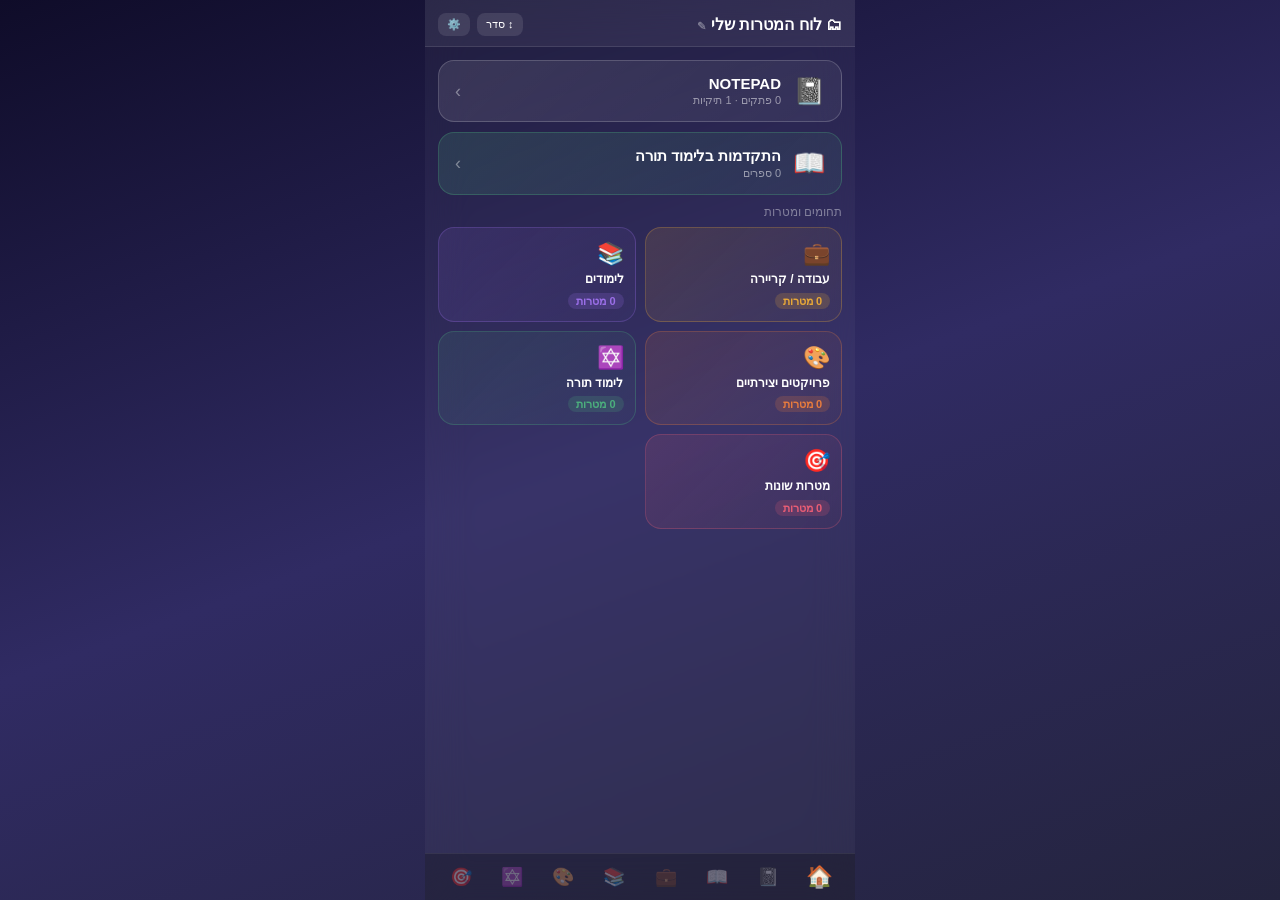
==== index.html @ 0c923f50 "Add files via upload" ====
<!DOCTYPE html>
<html lang="he" dir="rtl">
<head>
<meta charset="UTF-8"/>
<meta name="viewport" content="width=device-width,initial-scale=1,maximum-scale=1,user-scalable=no"/>
<meta name="mobile-web-app-capable" content="yes"/>
<meta name="apple-mobile-web-app-capable" content="yes"/>
<meta name="apple-mobile-web-app-status-bar-style" content="black-translucent"/>
<meta name="theme-color" content="#0f0c29"/>
<title>לוח המטרות</title>
<style>
*{box-sizing:border-box;margin:0;padding:0;-webkit-tap-highlight-color:transparent;}
body{font-family:'Segoe UI',Tahoma,Arial,sans-serif;background:linear-gradient(160deg,#0f0c29,#302b63,#24243e);min-height:100vh;color:#fff;direction:rtl;overflow-x:hidden;}
#root{display:flex;justify-content:center;min-height:100vh;}
.shell{width:100%;max-width:430px;min-height:100vh;background:rgba(255,255,255,0.04);backdrop-filter:blur(20px);display:flex;flex-direction:column;position:relative;}
.hdr{padding:13px 13px 10px;background:rgba(255,255,255,0.06);border-bottom:1px solid rgba(255,255,255,0.1);display:flex;align-items:center;gap:7px;flex-shrink:0;}
.hdr-title{flex:1;font-size:16px;font-weight:700;overflow:hidden;white-space:nowrap;text-overflow:ellipsis;cursor:pointer;}
.content{flex:1;overflow-y:auto;padding:13px;-webkit-overflow-scrolling:touch;}
.footer{padding:7px 10px;border-top:1px solid rgba(255,255,255,0.08);background:rgba(0,0,0,0.25);display:flex;justify-content:space-around;flex-shrink:0;}
.footer button{background:none;border:none;cursor:pointer;font-size:18px;transition:all 0.15s;padding:5px;}
.card{background:rgba(255,255,255,0.07);border-radius:14px;padding:12px 14px;margin-bottom:9px;}
.hb{background:rgba(255,255,255,0.1);border:none;border-radius:8px;color:#fff;font-size:11px;cursor:pointer;padding:5px 9px;}
.ib{background:rgba(255,255,255,0.1);border:none;border-radius:8px;color:#fff;font-size:13px;cursor:pointer;padding:5px 7px;}
.inp{width:100%;background:rgba(255,255,255,0.1);border:1px solid rgba(255,255,255,0.2);border-radius:10px;padding:10px 12px;color:#fff;font-size:14px;outline:none;direction:rtl;font-family:inherit;}
.inp::placeholder{color:rgba(255,255,255,0.4);}
textarea.inp{resize:none;}
.btn{border:none;border-radius:10px;color:#fff;font-size:14px;font-weight:600;padding:10px 16px;cursor:pointer;}
.row{display:flex;align-items:center;gap:8px;justify-content:space-between;}
.grid2{display:grid;grid-template-columns:1fr 1fr;gap:9px;}
.cat-tile{border-radius:16px;padding:13px 11px;color:#fff;cursor:pointer;text-align:right;border:none;width:100%;}
.tag{border-radius:8px;padding:2px 8px;font-size:11px;font-weight:700;}
.dashed-btn{width:100%;border-radius:14px;padding:12px;font-size:14px;font-weight:600;cursor:pointer;margin-top:4px;border-style:dashed;border-width:2px;}
.empty-state{text-align:center;padding:48px 0;color:rgba(255,255,255,0.3);}
.empty-state .icon{font-size:44px;margin-bottom:10px;}
.modal-bg{position:fixed;inset:0;background:rgba(0,0,0,0.75);display:flex;align-items:center;justify-content:center;z-index:100;padding:20px;}
.modal{background:#1a1535;border-radius:18px;padding:20px;width:100%;max-width:340px;border:1px solid rgba(255,255,255,0.13);}
.modal h3{font-size:16px;font-weight:700;margin-bottom:14px;}
.slide-menu{background:rgba(12,9,40,0.98);border-bottom:1px solid rgba(255,255,255,0.12);padding:10px 13px;z-index:20;}
.folder-row{display:flex;align-items:center;gap:7px;padding:7px 8px;border-radius:10px;margin-bottom:3px;cursor:pointer;}
.tabs{display:flex;gap:6px;overflow-x:auto;padding-bottom:10px;margin-bottom:4px;}
.tab{flex-shrink:0;border-radius:20px;padding:5px 14px;font-size:12px;cursor:pointer;white-space:nowrap;border:1px solid rgba(255,255,255,0.12);background:rgba(255,255,255,0.07);color:rgba(255,255,255,0.55);}
.tab.active{background:rgba(93,168,232,0.3);border-color:#5DA8E8;color:#fff;font-weight:700;}
.rich-link{color:#7ecfff;word-break:break-all;text-decoration:underline;}
mark{background:#FFD700;color:#000;border-radius:3px;padding:0 2px;}
.clamp1{overflow:hidden;display:-webkit-box;-webkit-line-clamp:1;-webkit-box-orient:vertical;}
.clamp4{overflow:hidden;display:-webkit-box;-webkit-line-clamp:4;-webkit-box-orient:vertical;}
.reorder-banner{background:rgba(255,200,0,0.12);border-bottom:1px solid rgba(255,200,0,0.2);padding:7px 14px;font-size:12px;color:#FFD700;text-align:center;}
.drag-active{transform:scale(1.03);opacity:0.7;}
.drag-over{outline:2px solid #5DA8E8;outline-offset:2px;}
input[type=file]{display:none;}
</style>
<link rel="manifest" href="manifest.json"/>
<meta name="theme-color" content="#0f0c29"/>
</head>
<body>
<div id="root"><div class="shell" id="shell"></div></div>

<input type="file" id="cameraInput" accept="image/*" capture="environment"/>
<input type="file" id="txtInput" accept=".txt"/>
<input type="file" id="fnpInput" accept=".txt,.fnp,.npa"/>

<script>
// ══ CONSTANTS ══
const EMOJI_OPTIONS=["💼","📚","🎨","✡️","🎯","💡","🏋️","❤️","💰","🌍","🎵","🔬","✈️","🏠","🤝","⭐","🔥","💎","🧠","📝","🗓","🎓","🏆","🌱","🌊","🦁","🐉","🌸","🍀","🎭","🚀","⚡","🕍","📖","🙏","🌟","🎶","💪","🔑","🎪","🧩","🎲","🏄","🌺","🦅","🌈","🔮","🧘","🏗","🎬","📷","🍎","☕","🎸","🛡","🌙","🌞","🗺","🎁","🧲"];
const COLOR_OPTIONS=["#E8A838","#9B6FE8","#E87C3E","#4CAF7D","#E85D75","#5DA8E8","#F06292","#26C6DA","#AB47BC","#66BB6A","#FF7043","#78909C","#D4AC0D","#1ABC9C","#E74C3C","#3498DB","#9B59B6","#F39C12","#2ECC71","#E67E22"];
const DEFAULT_CATS=[{id:"work",label:"עבודה / קריירה",emoji:"💼",color:"#E8A838"},{id:"learning",label:"לימודים",emoji:"📚",color:"#9B6FE8"},{id:"creative",label:"פרויקטים יצירתיים",emoji:"🎨",color:"#E87C3E"},{id:"torah",label:"לימוד תורה",emoji:"✡️",color:"#4CAF7D"},{id:"goals",label:"מטרות שונות",emoji:"🎯",color:"#E85D75"}];
const uid=()=>Date.now().toString(36)+Math.random().toString(36).slice(2);
const today=()=>new Date().toLocaleDateString("he-IL");

// ══ STATE ══
function load(key,def){try{const v=localStorage.getItem(key);return v!=null?JSON.parse(v):def;}catch{return def;}}
function save(key,val){try{localStorage.setItem(key,JSON.stringify(val));}catch{}}

let S={
  cats:load("cats",DEFAULT_CATS),
  catsTrash:load("catsTrash",[]),
  data:load("data",(()=>{const d={};DEFAULT_CATS.forEach(c=>{d[c.id]={goals:[]}});return d;})()),
  goalsTrash:load("goalsTrash",[]),
  torahBooks:load("torahBooks",[]),
  torahTrash:load("torahTrash",[]),
  npFolders:load("npFolders",[{id:"default",name:"כללי"}]),
  npNotes:load("npNotes",[]),
  npTrash:load("npTrash",[]),
  bookImages:load("bookImages",{}),
  homeOrder:load("homeOrder",["notepad","torah","goals-grid"]),
  appTitle:load("appTitle","לוח המטרות שלי"),
  // UI state (not persisted)
  view:"home",activeCat:null,activeGoalId:null,activeFolderId:"default",
  fullNote:null,reorderMode:false,editingTitle:false,titleDraft:"",
  folderMenuOpen:false,npMenuOpen:false,showSearch:false,searchQuery:"",sortMode:"date",
  addingFolder:false,newFolderName:"",editFolderId:null,editFolderName:"",
  addingNpNote:false,npNoteText:"",editNpNoteId:null,moveNoteId:null,shareNoteId:null,
  newGoal:"",addingGoal:false,editGoalId:null,editGoalText:"",
  newNote:"",addingNote:false,noteExp:{},
  showCatForm:false,editCatId:null,catForm:{label:"",emoji:"🎯",color:"#E85D75"},
  addingBook:false,bookForm:{name:"",chapter:"",page:"",lastText:""},editBookId:null,
  pendingPhotoBookId:null,viewingImg:null,
};

function setState(patch){Object.assign(S,patch);persist();render();}
function persist(){save("cats",S.cats);save("catsTrash",S.catsTrash);save("data",S.data);save("goalsTrash",S.goalsTrash);save("torahBooks",S.torahBooks);save("torahTrash",S.torahTrash);save("npFolders",S.npFolders);save("npNotes",S.npNotes);save("npTrash",S.npTrash);save("bookImages",S.bookImages);save("homeOrder",S.homeOrder);save("appTitle",S.appTitle);}

// ══ HELPERS ══
function downloadTXT(content,filename){const blob=new Blob([content],{type:"text/plain;charset=utf-8"});const url=URL.createObjectURL(blob);const a=document.createElement("a");a.href=url;a.download=filename;a.click();URL.revokeObjectURL(url);}
function shareWA(text){window.open(`https://wa.me/?text=${encodeURIComponent(text)}`,"_blank");}
function shareEmail(subject,body){window.open(`mailto:?subject=${encodeURIComponent(subject)}&body=${encodeURIComponent(body)}`,"_blank");}
function exportGoalsTXT(){let t="המטרות שלי\n"+"=".repeat(30)+"\n\n";S.cats.forEach(c=>{t+=`${c.emoji} ${c.label}\n${"─".repeat(25)}\n`;const gs=S.data[c.id]?.goals||[];if(!gs.length)t+="  (אין מטרות)\n";gs.forEach((g,gi)=>{t+=`  ${gi+1}. ${g.title}\n`;g.notes.forEach((n,ni)=>{t+=`     #${ni+1} ${n.done?"[✓]":"[ ]"} ${n.text}\n`;});});t+="\n";});return t;}
function exportTorahTXT(){let t="✡️ לימוד תורה\n"+"=".repeat(30)+"\n\n";S.torahBooks.forEach((b,i)=>{t+=`${i+1}. ${b.name}\n   פרק: ${b.chapter||"—"}  |  עמוד: ${b.page||"—"}\n`;if(b.lastText)t+=`   עצרתי ב: "${b.lastText}"\n`;t+="\n";});return t;}
function exportNpTXT(){let t="📓 NOTEPAD\n"+"=".repeat(30)+"\n\n";S.npFolders.forEach(f=>{t+=`📁 ${f.name}\n${"─".repeat(20)}\n`;const fn=S.npNotes.filter(n=>n.folderId===f.id);if(!fn.length)t+="  (אין פתקים)\n";fn.forEach(n=>{t+=`  ${n.star?"⭐ ":""}[${n.date}]\n  ${n.text}\n\n`;});});return t;}

function richHTML(text,clampClass){
  const esc=s=>s.replace(/&/g,"&amp;").replace(/</g,"&lt;").replace(/>/g,"&gt;");
  let html="";
  text.split(/(==.+?==)|(https?:\/\/[^\s]+)/g).forEach(part=>{
    if(!part)return;
    if(part.startsWith("==")&&part.endsWith("==")){html+=`<mark>${esc(part.slice(2,-2))}</mark>`;}
    else if(/^https?:\/\//.test(part)){html+=`<a href="${esc(part)}" target="_blank" class="rich-link" onclick="event.stopPropagation()">${esc(part)}</a>`;}
    else{html+=esc(part).replace(/\n/g,"<br>");}
  });
  return `<div class="${clampClass||""}" style="font-size:14px;line-height:1.7;white-space:pre-wrap">${html}</div>`;
}

function getFolderNotes(){
  let ns=S.npNotes.filter(n=>n.folderId===S.activeFolderId);
  if(S.searchQuery)ns=ns.filter(n=>n.text.toLowerCase().includes(S.searchQuery.toLowerCase()));
  if(S.sortMode==="star")ns=[...ns].sort((a,b)=>(b.star?1:0)-(a.star?1:0));
  else if(S.sortMode==="az")ns=[...ns].sort((a,b)=>a.text.localeCompare(b.text,"he"));
  else ns=[...ns].sort((a,b)=>{if(b.star!==a.star)return(b.star?1:0)-(a.star?1:0);return b.id>a.id?1:-1;});
  return ns;
}

// ══ LOGIC ══
function resetForms(){Object.assign(S,{addingGoal:false,editGoalId:null,addingNote:false,addingBook:false,showCatForm:false,editCatId:null,addingNpNote:false,addingFolder:false,editNpNoteId:null,folderMenuOpen:false,npMenuOpen:false,showSearch:false,searchQuery:"",shareNoteId:null,moveNoteId:null,reorderMode:false});}
function goBack(){
  resetForms();
  if(S.fullNote){setState({fullNote:null});return;}
  const nav={
    "goal-detail":()=>setState({view:"goals",activeGoalId:null}),
    "goals-trash":()=>setState({view:"goals"}),
    "goals":()=>setState({view:"home",activeCat:null}),
    "cat-trash":()=>setState({view:"manage-cats"}),
    "manage-cats":()=>setState({view:"home"}),
    "torah-trash":()=>setState({view:"torah-progress"}),
    "torah-progress":()=>setState({view:"home"}),
    "np-trash":()=>setState({view:"notepad"}),
    "notepad":()=>setState({view:"home"}),
  };
  if(nav[S.view])nav[S.view]();
}

// Cat
function saveCat(){if(!S.catForm.label.trim())return;if(S.editCatId){S.cats=S.cats.map(c=>c.id===S.editCatId?{...c,...S.catForm}:c);S.editCatId=null;}else{const id=uid();S.cats=[...S.cats,{id,...S.catForm}];S.data={...S.data,[id]:{goals:[]}};}S.catForm={label:"",emoji:"🎯",color:"#E85D75"};S.showCatForm=false;setState({});}
function deleteCat(id){const cat=S.cats.find(c=>c.id===id);const gs=S.data[id]?.goals||[];S.catsTrash=[...S.catsTrash,{...cat,goals:gs,deletedAt:today()}];S.cats=S.cats.filter(c=>c.id!==id);delete S.data[id];setState({});}
function restoreCat(id){const it=S.catsTrash.find(c=>c.id===id);if(!it)return;const{deletedAt,goals,...cat}=it;S.cats=[...S.cats,cat];S.data={...S.data,[cat.id]:{goals}};S.catsTrash=S.catsTrash.filter(c=>c.id!==id);setState({});}

// Goals
function addGoal(){if(!S.newGoal.trim())return;S.data[S.activeCat].goals=[...S.data[S.activeCat].goals,{id:uid(),title:S.newGoal.trim(),notes:[]}];setState({newGoal:"",addingGoal:false});}
function saveEditGoal(){if(!S.editGoalText.trim())return;S.data[S.activeCat].goals.find(g=>g.id===S.editGoalId).title=S.editGoalText.trim();setState({editGoalId:null,editGoalText:""});}
function deleteGoal(id){const g=S.data[S.activeCat].goals.find(g=>g.id===id);if(g)S.goalsTrash=[...S.goalsTrash,{...g,deletedAt:today(),catId:S.activeCat}];S.data[S.activeCat].goals=S.data[S.activeCat].goals.filter(g=>g.id!==id);setState({});}
function restoreGoal(id){const g=S.goalsTrash.find(g=>g.id===id);if(g){const{deletedAt,catId,...r}=g;if(!S.data[catId])S.data[catId]={goals:[]};S.data[catId].goals=[...S.data[catId].goals,r];}S.goalsTrash=S.goalsTrash.filter(g=>g.id!==id);setState({});}
function addGoalNote(){if(!S.newNote.trim())return;S.data[S.activeCat].goals.find(g=>g.id===S.activeGoalId).notes.push({id:uid(),text:S.newNote.trim(),done:false});setState({newNote:"",addingNote:false});}
function toggleGoalNote(nid){const g=S.data[S.activeCat].goals.find(g=>g.id===S.activeGoalId);const n=g.notes.find(n=>n.id===nid);n.done=!n.done;setState({});}
function deleteGoalNote(nid){const g=S.data[S.activeCat].goals.find(g=>g.id===S.activeGoalId);g.notes=g.notes.filter(n=>n.id!==nid);setState({});}

// Torah
function saveBook(){if(!S.bookForm.name.trim())return;if(S.editBookId){S.torahBooks=S.torahBooks.map(b=>b.id===S.editBookId?{...b,...S.bookForm}:b);S.editBookId=null;}else{S.torahBooks=[...S.torahBooks,{id:uid(),...S.bookForm}];}S.bookForm={name:"",chapter:"",page:"",lastText:""};setState({addingBook:false});}
function deleteBook(id){const b=S.torahBooks.find(b=>b.id===id);if(b)S.torahTrash=[...S.torahTrash,{...b,deletedAt:today()}];S.torahBooks=S.torahBooks.filter(b=>b.id!==id);setState({});}
function restoreBook(id){const b=S.torahTrash.find(b=>b.id===id);if(b){const{deletedAt,...r}=b;S.torahBooks=[...S.torahBooks,r];}S.torahTrash=S.torahTrash.filter(b=>b.id!==id);setState({});}

// Notepad
function addFolder(){if(!S.newFolderName.trim())return;S.npFolders=[...S.npFolders,{id:uid(),name:S.newFolderName.trim()}];setState({newFolderName:"",addingFolder:false});}
function saveRenameFolder(){if(!S.editFolderName.trim())return;S.npFolders=S.npFolders.map(f=>f.id===S.editFolderId?{...f,name:S.editFolderName.trim()}:f);setState({editFolderId:null,editFolderName:""});}
function deleteFolder(id){if(id==="default")return;S.npFolders=S.npFolders.filter(f=>f.id!==id);S.npNotes=S.npNotes.map(n=>n.folderId===id?{...n,folderId:"default"}:n);if(S.activeFolderId===id)S.activeFolderId="default";setState({});}
function saveNpNote(){if(!S.npNoteText.trim())return;if(S.editNpNoteId){S.npNotes=S.npNotes.map(n=>n.id===S.editNpNoteId?{...n,text:S.npNoteText.trim()}:n);S.editNpNoteId=null;}else{S.npNotes=[...S.npNotes,{id:uid(),folderId:S.activeFolderId,text:S.npNoteText.trim(),date:today(),star:false}];}setState({npNoteText:"",addingNpNote:false});}
function toggleStar(id){S.npNotes=S.npNotes.map(n=>n.id===id?{...n,star:!n.star}:n);setState({});}
function deleteNpNote(id){const n=S.npNotes.find(n=>n.id===id);if(n)S.npTrash=[...S.npTrash,{...n,deletedAt:today()}];S.npNotes=S.npNotes.filter(n=>n.id!==id);setState({});}
function restoreNote(id){const n=S.npTrash.find(n=>n.id===id);if(n){const{deletedAt,...r}=n;S.npNotes=[...S.npNotes,r];}S.npTrash=S.npTrash.filter(n=>n.id!==id);setState({});}
function permanentDelete(id){S.npTrash=S.npTrash.filter(n=>n.id!==id);setState({});}
function moveNote(nid,fid){S.npNotes=S.npNotes.map(n=>n.id===nid?{...n,folderId:fid}:n);setState({moveNoteId:null});}
function duplicateNote(id){const n=S.npNotes.find(n=>n.id===id);if(n)S.npNotes=[...S.npNotes,{...n,id:uid(),date:today(),star:false}];setState({});}

// ══ HTML BUILDERS ══
function hb(label,onclick,style=""){return `<button class="hb" onclick="${onclick}" style="${style}">${label}</button>`;}
function ib(label,onclick,bg="rgba(255,255,255,0.1)",style=""){return `<button class="ib" onclick="${onclick}" style="background:${bg};${style}">${label}</button>`;}
function btn(label,onclick,color,flex=""){return `<button class="btn" onclick="${onclick}" style="background:${color||"rgba(255,255,255,0.12)"};${flex?"flex:1;":""}">${label}</button>`;}
function card(inner,border="",bg="rgba(255,255,255,0.07)"){return `<div class="card" style="border:${border||"1px solid rgba(255,255,255,0.1)"};background:${bg}">${inner}</div>`;}
function tag(text,color){return `<span class="tag" style="background:${color}30;color:${color}">${text}</span>`;}
function inp(id,placeholder,val="",type="text",extra=""){return `<input id="${id}" class="inp" type="${type}" placeholder="${placeholder}" value="${val}" ${extra}/>`;}
function textarea(id,placeholder,val="",rows=4){return `<textarea id="${id}" class="inp" rows="${rows}" placeholder="${placeholder}">${val}</textarea>`;}

function trashSection(items,emptyFn,renderItem){
  if(!items.length)return`<div class="empty-state"><div class="icon">🗑</div>סל ריק</div>`;
  let h=`<div class="row" style="margin-bottom:12px"><span style="font-size:12px;color:rgba(255,255,255,0.4)">${items.length} פריטים</span><button class="ib" onclick="${emptyFn}" style="background:rgba(255,80,80,0.2);color:#ff9090;font-size:12px">רוקן סל 🗑</button></div>`;
  [...items].reverse().forEach(it=>{h+=renderItem(it);});
  return h;
}

function buildHeader(){
  const cur=S.cats.find(c=>c.id===S.activeCat);
  const curGoal=S.activeGoalId&&S.activeCat?S.data[S.activeCat]?.goals.find(g=>g.id===S.activeGoalId):null;
  const curFolder=S.npFolders.find(f=>f.id===S.activeFolderId);
  let title="";
  if(S.fullNote)title="📄 צפייה";
  else({home:`🗂 ${S.appTitle}`,"manage-cats":"⚙️ קטגוריות","cat-trash":"🗑 סל קטגוריות",goals:`${cur?.emoji||""} ${cur?.label||""}`,"goal-detail":`📝 ${curGoal?.title||""}`,"goals-trash":"🗑 סל מטרות","torah-progress":"📖 התקדמות בלימוד","torah-trash":"🗑 סל ספרים",notepad:`📁 ${curFolder?.name||"כללי"}`,"np-trash":"🗑 סל פתקים"})[S.view]?title=({home:`🗂 ${S.appTitle}`,"manage-cats":"⚙️ קטגוריות","cat-trash":"🗑 סל קטגוריות",goals:`${cur?.emoji||""} ${cur?.label||""}`,"goal-detail":`📝 ${curGoal?.title||""}`,"goals-trash":"🗑 סל מטרות","torah-progress":"📖 התקדמות בלימוד","torah-trash":"🗑 סל ספרים",notepad:`📁 ${curFolder?.name||"כללי"}`,"np-trash":"🗑 סל פתקים"})[S.view]:null;
  
  let back=S.view!=="home"||S.fullNote?`<button class="hb" onclick="goBack()" style="font-size:16px;padding:4px 11px">←</button>`:"";
  let titleEl="";
  if(S.view==="home"&&S.editingTitle){
    titleEl=`<input id="titleInp" class="inp" value="${S.appTitle.replace(/"/g,'&quot;')}" style="flex:1;font-size:15px;font-weight:700;padding:4px 10px" onblur="finishTitle()" onkeydown="if(event.key==='Enter')finishTitle()"/>`;
  } else {
    titleEl=`<div class="hdr-title" onclick="${S.view==="home"?"startEditTitle()":""}">${title}${S.view==="home"?" <span style='font-size:11px;opacity:0.35'>✎</span>":""}</div>`;
  }

  let actions="";
  if(S.view==="home"&&!S.editingTitle)actions+=`${hb(S.reorderMode?"✓ סיום":"↕ סדר","toggleReorder()",S.reorderMode?"background:rgba(255,200,0,0.25);color:#FFD700;font-weight:700":"")}${hb("⚙️","setState({view:'manage-cats'})")}`;
  if(S.view==="manage-cats"){const cnt=S.catsTrash.length;actions+=`<button class="hb" onclick="setState({view:'cat-trash'})" style="background:${cnt?"rgba(255,80,80,0.22)":"rgba(255,255,255,0.08)"};color:${cnt?"#ff9090":"rgba(255,255,255,0.45)"}">🗑${cnt?" "+cnt:""}</button>`;}
  if(S.view==="goals"){const cnt=S.goalsTrash.filter(g=>g.catId===S.activeCat).length;actions+=`${hb("⬇","downloadTXT(exportGoalsTXT(),'מטרות.txt')")}<button class="hb" onclick="setState({view:'goals-trash'})" style="background:${cnt?"rgba(255,80,80,0.22)":"rgba(255,255,255,0.08)"};color:${cnt?"#ff9090":"rgba(255,255,255,0.45)"}">🗑${cnt?" "+cnt:""}</button>`;}
  if(S.view==="goal-detail"&&curGoal)actions+=`${hb("📱","shareWA('"+encodeURIComponent(curGoal.title+"\\n"+curGoal.notes.map((n,i)=>`${i+1}. ${n.text}`).join("\\n"))+"'.replace(/%0A/g,'\\n'))",'color:#25D366;background:rgba(37,211,102,0.12)')}${hb("✉️","shareEmail(decodeURIComponent('"+encodeURIComponent(curGoal.title)+"'),decodeURIComponent('"+encodeURIComponent(curGoal.notes.map((n,i)=>`${i+1}. ${n.text}`).join("\n"))+"'))",'color:#EA4335;background:rgba(234,67,53,0.1)')}`;
  if(S.view==="torah-progress"){const cnt=S.torahTrash.length;actions+=`${hb("⬇","downloadTXT(exportTorahTXT(),'לימוד-תורה.txt')")}<button class="hb" onclick="setState({view:'torah-trash'})" style="background:${cnt?"rgba(255,80,80,0.22)":"rgba(255,255,255,0.08)"};color:${cnt?"#ff9090":"rgba(255,255,255,0.45)"}">🗑${cnt?" "+cnt:""}</button>`;}
  if(S.view==="notepad")actions+=`${hb("🔍","toggleSearch()",S.showSearch?"color:#FFD700":"")}${hb("📁▾","toggleFolderMenu()",S.folderMenuOpen?"color:#5DA8E8":"")}${hb("⋯","toggleNpMenu()",S.npMenuOpen?"color:#9B6FE8":"")}`;

  return `<div class="hdr">${back}${titleEl}${actions}</div>`;
}

function buildFooter(){
  const items=[["home","🏠"],["notepad","📓"],["torah-progress","📖"],...S.cats.map(c=>[c.id+"_g",c.emoji])].slice(0,8);
  return`<div class="footer">${items.map(([v,e])=>{
    const active=v==="home"?S.view==="home":v==="notepad"?(S.view==="notepad"||S.view==="np-trash"):v==="torah-progress"?(S.view==="torah-progress"||S.view==="torah-trash"):S.activeCat===v.replace("_g","")&&["goals","goal-detail","goals-trash"].includes(S.view);
    const nav=v==="home"?"navHome()":v==="notepad"?"navNotepad()":v==="torah-progress"?"setState({view:'torah-progress'})":"navCat('"+v.replace("_g","")+"')";
    return`<button onclick="${nav}" style="opacity:${active?1:0.35};transform:${active?"scale(1.2)":"scale(1)"};transition:all 0.15s;background:none;border:none;cursor:pointer;font-size:18px">${e}</button>`;
  }).join("")}</div>`;
}

function navHome(){resetForms();setState({view:"home",activeCat:null,fullNote:null});}
function navNotepad(){resetForms();setState({view:"notepad",activeFolderId:"default",fullNote:null});}
function navCat(id){resetForms();setState({view:"goals",activeCat:id,fullNote:null});}
function toggleReorder(){setState({reorderMode:!S.reorderMode});}
function startEditTitle(){setState({editingTitle:true,titleDraft:S.appTitle});}
function finishTitle(){const v=document.getElementById("titleInp")?.value||S.appTitle;setState({appTitle:v||S.appTitle,editingTitle:false});}
function toggleSearch(){setState({showSearch:!S.showSearch,searchQuery:""});}
function toggleFolderMenu(){setState({folderMenuOpen:!S.folderMenuOpen,npMenuOpen:false});}
function toggleNpMenu(){setState({npMenuOpen:!S.npMenuOpen,folderMenuOpen:false});}

// ══ PAGE BUILDERS ══
function buildHome(){
  let h=S.reorderMode?`<div class="reorder-banner">↕ לחץ ארוך וגרור · או השתמש בחצים ▲▼</div>`:"";
  S.homeOrder.forEach((item,idx)=>{
    if(item==="notepad"){
      const cnt=S.npFolders.reduce((a,f)=>a+S.npNotes.filter(n=>n.folderId===f.id).length,0);
      if(S.reorderMode){
        h+=`<div class="card" style="display:flex;align-items:center;gap:10px;border:1px solid rgba(255,255,255,0.18);margin-bottom:10px"><span style="opacity:0.4">☰</span><span style="flex:1;font-weight:600">NOTEPAD 📓</span>${ib("▲",`moveHomeItem(${idx},-1)`)}${ib("▼",`moveHomeItem(${idx},1)`)}</div>`;
      }else{
        h+=`<button onclick="navNotepad()" style="width:100%;background:linear-gradient(135deg,rgba(255,255,255,0.1),rgba(255,255,255,0.05));border:1px solid rgba(255,255,255,0.18);border-radius:16px;padding:14px 16px;color:#fff;cursor:pointer;text-align:right;display:flex;align-items:center;gap:12px;margin-bottom:10px"><span style="font-size:26px">📓</span><div><div style="font-weight:700;font-size:15px">NOTEPAD</div><div style="font-size:11px;color:rgba(255,255,255,0.5);margin-top:2px">${cnt} פתקים · ${S.npFolders.length} תיקיות</div></div><span style="margin-right:auto;font-size:18px;opacity:0.4">›</span></button>`;
      }
    }else if(item==="torah"){
      if(S.reorderMode){
        h+=`<div class="card" style="display:flex;align-items:center;gap:10px;border:1px solid rgba(76,175,125,0.3);margin-bottom:10px"><span style="opacity:0.4">☰</span><span style="flex:1;font-weight:600">התקדמות בלימוד תורה 📖</span>${ib("▲",`moveHomeItem(${idx},-1)`)}${ib("▼",`moveHomeItem(${idx},1)`)}</div>`;
      }else{
        h+=`<button onclick="setState({view:'torah-progress'})" style="width:100%;background:linear-gradient(135deg,rgba(76,175,125,0.18),rgba(76,175,125,0.08));border:1px solid rgba(76,175,125,0.3);border-radius:16px;padding:14px 16px;color:#fff;cursor:pointer;text-align:right;display:flex;align-items:center;gap:12px;margin-bottom:10px"><span style="font-size:26px">📖</span><div><div style="font-weight:700;font-size:15px">התקדמות בלימוד תורה</div><div style="font-size:11px;color:rgba(255,255,255,0.5);margin-top:2px">${S.torahBooks.length} ספרים</div></div><span style="margin-right:auto;font-size:18px;opacity:0.4">›</span></button>`;
      }
    }else if(item==="goals-grid"){
      if(S.reorderMode){
        h+=`<div class="card" style="display:flex;align-items:center;gap:10px;border:1px solid rgba(255,255,255,0.18)"><span style="opacity:0.4">☰</span><span style="flex:1;font-weight:600">🎯 קטגוריות מטרות</span>${ib("▲",`moveHomeItem(${idx},-1)`)}${ib("▼",`moveHomeItem(${idx},1)`)}</div>`;
      }else{
        h+=`<div style="font-size:12px;color:rgba(255,255,255,0.4);margin-bottom:8px">תחומים ומטרות</div><div class="grid2">`;
        S.cats.forEach(cat=>{
          const cnt=S.data[cat.id]?.goals.length||0;
          h+=`<button onclick="navCat('${cat.id}')" class="cat-tile" style="background:linear-gradient(135deg,${cat.color}22,${cat.color}0a);border:1px solid ${cat.color}44"><div style="font-size:22px;margin-bottom:5px">${cat.emoji}</div><div style="font-size:12px;font-weight:700;line-height:1.3;margin-bottom:5px">${cat.label}</div>${tag(cnt+" מטרות",cat.color)}</button>`;
        });
        h+=`</div>`;
      }
    }
  });
  return h;
}
function moveHomeItem(idx,dir){
  const ni=idx+dir;if(ni<0||ni>=S.homeOrder.length)return;
  const a=[...S.homeOrder];[a[idx],a[ni]]=[a[ni],a[idx]];setState({homeOrder:a});
}

function buildManageCats(){
  let h=`<div style="font-size:12px;color:rgba(255,255,255,0.4);margin-bottom:10px">✏️ לשינוי שם · 🗑 למחיקה</div>`;
  S.cats.forEach(cat=>{
    h+=`<div class="card" style="border:1px solid ${cat.color}33;display:flex;align-items:center;gap:9px">
      <span style="font-size:20px">${cat.emoji}</span>
      <div style="flex:1"><div style="font-weight:700;font-size:14px">${cat.label}</div><div style="font-size:11px;color:rgba(255,255,255,0.4)">${S.data[cat.id]?.goals.length||0} מטרות</div></div>
      ${ib("✏️",`editCat('${cat.id}')`)}${ib("🗑",`deleteCat('${cat.id}')`, "rgba(255,80,80,0.15)")}
    </div>`;
  });
  if(S.showCatForm){
    h+=`<div class="card" style="border:1px solid ${S.catForm.color}55">
      <div style="font-size:13px;font-weight:700;color:${S.catForm.color};margin-bottom:10px">${S.editCatId?"עריכת קטגוריה":"קטגוריה חדשה"}</div>
      <input id="catLabel" class="inp" placeholder="שם הקטגוריה *" value="${(S.catForm.label||"").replace(/"/g,'&quot;')}" style="margin-bottom:10px"/>
      <div style="font-size:12px;color:rgba(255,255,255,0.5);margin-bottom:5px">סמל:</div>
      <div style="display:flex;flex-wrap:wrap;gap:4px;max-height:110px;overflow-y:auto;margin-bottom:10px">
        ${EMOJI_OPTIONS.map(em=>`<button onclick="setCatEmoji('${em}')" style="font-size:18px;background:${S.catForm.emoji===em?"rgba(255,255,255,0.2)":"transparent"};border:${S.catForm.emoji===em?"2px solid rgba(255,255,255,0.5)":"2px solid transparent"};border-radius:8px;padding:2px 4px;cursor:pointer">${em}</button>`).join("")}
      </div>
      <div style="font-size:12px;color:rgba(255,255,255,0.5);margin-bottom:5px">צבע:</div>
      <div style="display:flex;flex-wrap:wrap;gap:6px;margin-bottom:12px">
        ${COLOR_OPTIONS.map(col=>`<button onclick="setCatColor('${col}')" style="width:26px;height:26px;border-radius:50%;background:${col};border:${S.catForm.color===col?"3px solid #fff":"3px solid transparent"};cursor:pointer"></button>`).join("")}
      </div>
      <div style="display:flex;gap:8px">${btn("שמור ✓","saveCatFromForm()",S.catForm.color,"flex")}${btn("ביטול","setState({showCatForm:false,editCatId:null})")}</div>
    </div>`;
  }else{
    h+=`<button class="dashed-btn" onclick="setState({showCatForm:true,catForm:{label:'',emoji:'🎯',color:'#E85D75'},editCatId:null})" style="background:#9B6FE818;border-color:#9B6FE855;color:#9B6FE8">+ קטגוריה חדשה</button>`;
  }
  return h;
}
function editCat(id){const c=S.cats.find(x=>x.id===id);setState({showCatForm:true,editCatId:id,catForm:{label:c.label,emoji:c.emoji,color:c.color}});}
function setCatEmoji(e){S.catForm.emoji=e;setState({});}
function setCatColor(c){S.catForm.color=c;setState({});}
function saveCatFromForm(){const lbl=document.getElementById("catLabel")?.value||"";if(!lbl.trim())return;S.catForm.label=lbl;saveCat();}

function buildCatTrash(){
  return trashSection(S.catsTrash,"setState({catsTrash:[]})",cat=>`
    <div class="card" style="border:1px solid ${cat.color}44;background:${cat.color}0a">
      <div class="row" style="margin-bottom:6px">
        <div style="display:flex;align-items:center;gap:8px"><span style="font-size:20px">${cat.emoji}</span><div><div style="font-weight:700;font-size:14px">${cat.label}</div><div style="font-size:11px;color:rgba(255,255,255,0.4)">נמחק: ${cat.deletedAt} · ${cat.goals.length} מטרות</div></div></div>
        <div style="display:flex;gap:6px">${ib("↩ שחזר",`restoreCat('${cat.id}')`, "rgba(76,175,125,0.25)")} ${ib("🗑",`setState({catsTrash:S.catsTrash.filter(c=>c.id!=='${cat.id}')})`, "rgba(255,80,80,0.2)")}</div>
      </div>
      ${cat.goals.length>0?`<div style="margin-top:6px;padding-top:6px;border-top:1px solid rgba(255,255,255,0.08)">${cat.goals.map((g,i)=>`<div style="font-size:12px;color:rgba(255,255,255,0.5);margin-bottom:2px">${i+1}. ${g.title}</div>`).join("")}</div>`:""}
    </div>`
  );
}

function buildGoals(){
  const cat=S.cats.find(c=>c.id===S.activeCat);if(!cat)return"";
  let h="";
  const goals=S.data[S.activeCat]?.goals||[];
  if(!goals.length&&!S.addingGoal)h=`<div class="empty-state"><div class="icon">🌟</div>הוסף מטרה ראשונה!</div>`;
  goals.forEach((g,i)=>{
    if(S.editGoalId===g.id){
      h+=`<div class="card" style="border:1px solid ${cat.color}66">${inp("editGoalInp","שם המטרה...",g.title.replace(/"/g,'&quot;'),"text","style='margin-bottom:8px'")}<div style="display:flex;gap:8px">${btn("שמור ✓","saveGoalFromForm()",cat.color,"flex")}${btn("ביטול","setState({editGoalId:null})")}</div></div>`;
    }else{
      h+=`<div class="card" style="border:1px solid ${cat.color}33;display:flex;align-items:center;gap:9px;cursor:pointer" onclick="setState({view:'goal-detail',activeGoalId:'${g.id}'})">
        <span style="background:${cat.color};color:#fff;border-radius:8px;width:26px;height:26px;display:flex;align-items:center;justify-content:center;font-size:12px;font-weight:700;flex-shrink:0">${i+1}</span>
        <div style="flex:1"><div style="font-weight:600;font-size:14px">${g.title}</div><div style="font-size:11px;color:rgba(255,255,255,0.4);margin-top:2px">${g.notes.length} הערות</div></div>
        <span style="font-size:16px;opacity:0.4">›</span>
        ${ib("✏️",`startEditGoal('${g.id}')`)} ${ib("🗑",`deleteGoal('${g.id}')`, "rgba(255,80,80,0.15)")}
      </div>`;
    }
  });
  if(S.addingGoal){
    h+=`<div class="card">${inp("newGoalInp","שם המטרה...","","text","style='margin-bottom:10px'")}<div style="display:flex;gap:8px">${btn("הוסף ✓","addGoalFromForm()",cat.color,"flex")}${btn("ביטול","setState({addingGoal:false})")}</div></div>`;
  }else{
    h+=`<button class="dashed-btn" onclick="setState({addingGoal:true})" style="background:${cat.color}18;border-color:${cat.color}55;color:${cat.color}">+ הוסף מטרה</button>`;
  }
  return h;
}
function startEditGoal(id){const g=S.data[S.activeCat].goals.find(g=>g.id===id);setState({editGoalId:id,editGoalText:g.title});}
function addGoalFromForm(){S.newGoal=document.getElementById("newGoalInp")?.value||"";addGoal();}
function saveGoalFromForm(){S.editGoalText=document.getElementById("editGoalInp")?.value||"";saveEditGoal();}

function buildGoalDetail(){
  const cat=S.cats.find(c=>c.id===S.activeCat);
  const goal=S.data[S.activeCat]?.goals.find(g=>g.id===S.activeGoalId);
  if(!cat||!goal)return"";
  let h="";
  if(!goal.notes.length&&!S.addingNote)h=`<div class="empty-state"><div class="icon">📋</div>הוסף הערה ראשונה!</div>`;
  goal.notes.forEach((n,i)=>{
    const exp=S.noteExp[n.id]||0;
    h+=`<div class="card" style="border:1px solid ${cat.color}33;opacity:${n.done?0.5:1}">
      <div style="display:flex;align-items:flex-start;gap:9px">
        <button onclick="toggleGoalNote('${n.id}')" style="width:22px;height:22px;border-radius:7px;border:2px solid ${n.done?cat.color:"rgba(255,255,255,0.3)"};background:${n.done?cat.color:"transparent"};cursor:pointer;flex-shrink:0;margin-top:2px;color:#fff;font-size:12px">${n.done?"✓":""}</button>
        <div style="flex:1;cursor:pointer" onclick="toggleNoteExp('${n.id}')">
          ${tag("#"+(i+1),cat.color)}
          <div style="text-decoration:${n.done?"line-through":"none"};margin-top:4px">${richHTML(n.text,exp===0?"clamp1":"clamp4")}</div>
          ${exp===0&&n.text.length>50?`<span style="font-size:11px;color:rgba(255,255,255,0.35)">לחץ להרחבה…</span>`:""}
        </div>
        ${ib("⤢",`setState({fullNote:{type:'goal',id:'${n.id}'}})`, "rgba(255,255,255,0.07)")}
        ${ib("🗑",`deleteGoalNote('${n.id}')`, "rgba(255,80,80,0.15)")}
      </div>
    </div>`;
  });
  if(S.addingNote){
    h+=`<div class="card"><div style="font-size:11px;color:rgba(255,255,255,0.35);margin-bottom:6px">💡 ==טקסט== = הדגשה צהובה</div>${textarea("newNoteTA","כתוב הערה...",S.newNote,3)}<div style="display:flex;gap:8px;margin-top:8px">${btn("הוסף ✓","addNoteFromForm()",cat.color,"flex")}${btn("ביטול","setState({addingNote:false})")}</div></div>`;
  }else{
    h+=`<button class="dashed-btn" onclick="setState({addingNote:true})" style="background:${cat.color}18;border-color:${cat.color}55;color:${cat.color}">+ הוסף הערה</button>`;
  }
  return h;
}
function toggleNoteExp(id){const cur=S.noteExp[id]||0;S.noteExp={...S.noteExp,[id]:Math.min(cur+1,1)};setState({});}
function addNoteFromForm(){S.newNote=document.getElementById("newNoteTA")?.value||"";addGoalNote();}

function buildGoalsTrash(){
  return trashSection(S.goalsTrash,"setState({goalsTrash:[]})",g=>{
    const cat=S.cats.find(c=>c.id===g.catId)||S.catsTrash.find(c=>c.id===g.catId);
    return`<div class="card" style="border:1px solid rgba(255,80,80,0.2);background:rgba(255,50,50,0.06)">
      <div class="row" style="margin-bottom:6px">
        <div><div style="font-size:11px;color:rgba(255,255,255,0.35)">📅 ${g.deletedAt}</div>${cat?tag(cat.emoji+" "+cat.label,cat.color):""}</div>
        <div style="display:flex;gap:6px">${ib("↩ שחזר",`restoreGoal('${g.id}')`, "rgba(76,175,125,0.25)")} ${ib("🗑",`setState({goalsTrash:S.goalsTrash.filter(x=>x.id!=='${g.id}')})`, "rgba(255,80,80,0.2)")}</div>
      </div>
      <div style="font-weight:600;font-size:14px">${g.title}</div>
      ${g.notes.length?`<div style="font-size:11px;color:rgba(255,255,255,0.35);margin-top:4px">${g.notes.length} הערות</div>`:""}
    </div>`;
  });
}

function buildTorah(){
  let h="";
  if(!S.torahBooks.length&&!S.addingBook)h=`<div class="empty-state"><div class="icon">📖</div>הוסף ספר ראשון!</div>`;
  S.torahBooks.forEach((b,i)=>{
    const hasImg=!!S.bookImages[b.id];
    h+=`<div class="card" style="border:1px solid rgba(76,175,125,0.3)">
      <div class="row" style="margin-bottom:8px">
        <div style="font-weight:700;font-size:15px">${i+1}. ${b.name}</div>
        <div style="display:flex;gap:5px">
          ${hasImg?ib("🖼",`setViewingImg('${b.id}')`, "rgba(93,168,232,0.2)"):""}
          ${ib("📷",`capturePhoto('${b.id}')`)}
          ${ib("✏️",`editBook('${b.id}')`)}
          ${ib("🗑",`deleteBook('${b.id}')`, "rgba(255,80,80,0.15)")}
        </div>
      </div>
      <div style="display:flex;gap:8px;flex-wrap:wrap">
        ${b.chapter?tag("פרק "+b.chapter,"#4CAF7D"):""}
        ${b.page?tag("עמוד "+b.page,"#5DA8E8"):""}
      </div>
      ${b.lastText?`<div style="margin-top:8px;font-size:12px;color:rgba(255,255,255,0.5);border-top:1px solid rgba(255,255,255,0.08);padding-top:8px">עצרתי ב: <em>"${b.lastText}"</em></div>`:""}
      ${hasImg?`<img src="${S.bookImages[b.id]}" onclick="setViewingImg('${b.id}')" style="margin-top:10px;width:100%;max-height:130px;object-fit:cover;border-radius:10px;cursor:pointer" alt="page"/>`:""}
    </div>`;
  });
  if(S.addingBook){
    h+=`<div class="card" style="border:1px solid rgba(76,175,125,0.4)">
      <div style="font-size:13px;font-weight:700;margin-bottom:10px;color:#4CAF7D">${S.editBookId?"עריכת ספר":"ספר חדש"}</div>
      ${inp("bookName","שם הספר *",S.bookForm.name.replace(/"/g,'&quot;'),"text","style='margin-bottom:8px'")}
      ${inp("bookChapter","פרק",S.bookForm.chapter,"text","style='margin-bottom:8px'")}
      ${inp("bookPage","עמוד",S.bookForm.page,"text","style='margin-bottom:8px'")}
      ${textarea("bookLastText","הטקסט שעצרתי בו...",S.bookForm.lastText,2)}
      <div style="display:flex;gap:8px;margin-top:8px">${btn("שמור ✓","saveBookFromForm()","#4CAF7D","flex")}${btn("ביטול","setState({addingBook:false,editBookId:null,bookForm:{name:'',chapter:'',page:'',lastText:''}})") }</div>
    </div>`;
  }else{
    h+=`<button class="dashed-btn" onclick="setState({addingBook:true})" style="background:#4CAF7D18;border-color:#4CAF7D55;color:#4CAF7D">+ הוסף ספר</button>`;
  }
  return h;
}
function editBook(id){const b=S.torahBooks.find(b=>b.id===id);setState({addingBook:true,editBookId:id,bookForm:{name:b.name,chapter:b.chapter,page:b.page,lastText:b.lastText}});}
function saveBookFromForm(){S.bookForm={name:document.getElementById("bookName")?.value||"",chapter:document.getElementById("bookChapter")?.value||"",page:document.getElementById("bookPage")?.value||"",lastText:document.getElementById("bookLastText")?.value||""};saveBook();}
function capturePhoto(id){S.pendingPhotoBookId=id;document.getElementById("cameraInput").click();}
function setViewingImg(bookId){setState({viewingImg:bookId});}

function buildTorahTrash(){
  return trashSection(S.torahTrash,"setState({torahTrash:[]})",b=>`
    <div class="card" style="border:1px solid rgba(255,80,80,0.2);background:rgba(255,50,50,0.06)">
      <div class="row" style="margin-bottom:6px">
        <span style="font-size:11px;color:rgba(255,255,255,0.35)">📅 ${b.deletedAt}</span>
        <div style="display:flex;gap:6px">${ib("↩ שחזר",`restoreBook('${b.id}')`, "rgba(76,175,125,0.25)")} ${ib("🗑",`setState({torahTrash:S.torahTrash.filter(x=>x.id!=='${b.id}')})`, "rgba(255,80,80,0.2)")}</div>
      </div>
      <div style="font-weight:600;font-size:14px;margin-bottom:6px">${b.name}</div>
      <div style="display:flex;gap:8px;flex-wrap:wrap">${b.chapter?tag("פרק "+b.chapter,"#4CAF7D"):""}${b.page?tag("עמוד "+b.page,"#5DA8E8"):""}</div>
      ${b.lastText?`<div style="font-size:12px;color:rgba(255,255,255,0.4);margin-top:6px">עצרתי ב: <em>"${b.lastText}"</em></div>`:""}
    </div>`
  );
}

function buildFolderMenu(){
  let h=`<div class="slide-menu">
    <div class="row" style="margin-bottom:8px"><span style="font-size:12px;color:rgba(255,255,255,0.4)">תיקיות</span><span style="font-size:11px;color:rgba(255,200,0,0.55)">לחץ ארוך = גרירה</span></div>`;
  S.npFolders.forEach((f,idx)=>{
    const cnt=S.npNotes.filter(n=>n.folderId===f.id).length;
    const isActive=f.id===S.activeFolderId;
    if(S.editFolderId===f.id){
      h+=`<div style="display:flex;gap:6px;margin-bottom:6px">${inp("editFolderInp","שם...",f.name.replace(/"/g,'&quot;'),"text","style='padding:6px 10px;font-size:13px'")}<button class="ib" onclick="saveRenameFolderFromForm()" style="background:#4CAF7D;font-size:12px">✓</button><button class="ib" onclick="setState({editFolderId:null})">✕</button></div>`;
    }else{
      h+=`<div class="folder-row" style="background:${isActive?"rgba(93,168,232,0.18)":"transparent"}" onclick="selectFolder('${f.id}')">
        <span style="font-size:13px;opacity:0.4">☰</span>
        <span style="font-size:15px">📁</span>
        <span style="flex:1;font-size:13px;font-weight:${isActive?700:400}">${f.name}</span>
        <span style="font-size:11px;color:rgba(255,255,255,0.38)">${cnt}</span>
        ${ib("▲",`moveFolderItem(${idx},-1)`, "rgba(255,255,255,0.1)", "padding:2px 5px;font-size:11px")}
        ${ib("▼",`moveFolderItem(${idx},1)`, "rgba(255,255,255,0.1)", "padding:2px 5px;font-size:11px")}
        ${f.id!=="default"?ib("✏️",`setState({editFolderId:'${f.id}',editFolderName:'${f.name.replace(/'/g,"\\'")}'})`,"rgba(255,255,255,0.1)","padding:3px 6px;font-size:12px"):""}
        ${f.id!=="default"?ib("🗑",`deleteFolder('${f.id}')`, "rgba(255,80,80,0.15)","padding:3px 6px;font-size:12px"):""}
      </div>`;
    }
  });
  if(S.addingFolder){
    h+=`<div style="display:flex;gap:6px;margin-top:6px">${inp("newFolderInp","שם התיקייה...","","text","style='padding:6px 10px;font-size:13px'")}<button class="ib" onclick="addFolderFromForm()" style="background:#5DA8E8;font-size:12px">✓</button><button class="ib" onclick="setState({addingFolder:false})">✕</button></div>`;
  }else{
    h+=`<button class="hb" onclick="setState({addingFolder:true})" style="margin-top:7px;width:100%;text-align:center;font-size:12px;color:#5DA8E8;background:rgba(93,168,232,0.1)">+ תיקייה חדשה</button>`;
  }
  h+=`<div style="border-top:1px solid rgba(255,255,255,0.08);margin-top:9px;padding-top:8px;display:flex;flex-direction:column;gap:5px">
    <button class="hb" onclick="importTxt()" style="font-size:12px;text-align:center;color:#5DA8E8;background:rgba(93,168,232,0.1)">⬆ ייבוא TXT → תיקיית "העלאה"</button>
    <button class="hb" onclick="importFnp()" style="font-size:12px;text-align:center;color:#c4a0f5;background:rgba(155,111,232,0.1)">⬆ ייבוא Fast Notepad</button>
    <button class="hb" onclick="setState({view:'np-trash',folderMenuOpen:false})" style="font-size:12px;text-align:center;color:#ff9090;background:rgba(255,80,80,0.08)">🗑 סל מיחזור (${S.npTrash.length})</button>
    <button class="hb" onclick="downloadTXT(exportNpTXT(),'פתקים.txt')" style="font-size:12px;text-align:center">⬇ ייצוא TXT</button>
  </div></div>`;
  return h;
}
function selectFolder(id){setState({activeFolderId:id,folderMenuOpen:false,searchQuery:"",showSearch:false});}
function moveFolderItem(idx,dir){const ni=idx+dir;if(ni<0||ni>=S.npFolders.length)return;const a=[...S.npFolders];[a[idx],a[ni]]=[a[ni],a[idx]];setState({npFolders:a});}
function addFolderFromForm(){S.newFolderName=document.getElementById("newFolderInp")?.value||"";addFolder();}
function saveRenameFolderFromForm(){S.editFolderName=document.getElementById("editFolderInp")?.value||"";saveRenameFolder();}
function importTxt(){setState({folderMenuOpen:false});document.getElementById("txtInput").click();}
function importFnp(){setState({folderMenuOpen:false});document.getElementById("fnpInput").click();}

function buildNpMenu(){
  return`<div class="slide-menu">
    <div style="font-size:12px;color:rgba(255,255,255,0.4);margin-bottom:8px">מיון פתקים</div>
    ${[["date","לפי תאריך 📅"],["star","מסומנים קודם ⭐"],["az","א-ב 🔤"]].map(([m,l])=>`<button onclick="setState({sortMode:'${m}',npMenuOpen:false})" style="width:100%;text-align:right;background:${S.sortMode===m?"rgba(155,111,232,0.25)":"transparent"};border:none;border-radius:8px;color:${S.sortMode===m?"#c4a0f5":"rgba(255,255,255,0.7)"};font-size:13px;padding:8px 10px;cursor:pointer;margin-bottom:3px">${S.sortMode===m?"✓ ":""}${l}</button>`).join("")}
    <div style="border-top:1px solid rgba(255,255,255,0.08);margin-top:5px;padding-top:6px">
      <button onclick="exportCurrentFolder()" style="width:100%;text-align:right;background:transparent;border:none;border-radius:8px;color:rgba(255,255,255,0.65);font-size:13px;padding:8px 10px;cursor:pointer">⬇ ייצוא תיקייה זו</button>
    </div>
  </div>`;
}
function exportCurrentFolder(){const f=S.npFolders.find(x=>x.id===S.activeFolderId);const t=S.npNotes.filter(n=>n.folderId===S.activeFolderId).map(n=>n.text).join("\n\n---\n\n");downloadTXT(t,`${f?.name||"פתקים"}.txt`);setState({npMenuOpen:false});}

function buildNotepad(){
  let h=`<div class="tabs">${S.npFolders.map(f=>`<button class="tab ${f.id===S.activeFolderId?"active":""}" onclick="setState({activeFolderId:'${f.id}',searchQuery:''})">${f.name} <span style="opacity:0.6">(${S.npNotes.filter(n=>n.folderId===f.id).length})</span></button>`).join("")}</div>`;
  const notes=getFolderNotes();
  if(!notes.length&&!S.addingNpNote)h+=`<div class="empty-state"><div class="icon">🗒</div>${S.searchQuery?"אין תוצאות":"הוסף את הפתק הראשון!"}</div>`;
  notes.forEach(n=>{
    const exp=S.noteExp[n.id]||0;
    if(S.editNpNoteId===n.id){
      h+=`<div class="card"><div style="font-size:11px;color:rgba(255,255,255,0.35);margin-bottom:5px">💡 ==טקסט== = הדגשה צהובה</div>${textarea("editNoteTA","",n.text,4)}<div style="display:flex;gap:7px;margin-top:8px">${btn("שמור ✓","saveEditNoteFromForm()","#5DA8E8","flex")}${btn("ביטול","setState({editNpNoteId:null,npNoteText:''})")}</div></div>`;
    }else{
      h+=`<div class="card" style="border:1px solid ${n.star?"rgba(255,210,0,0.4)":"rgba(255,255,255,0.1)"};background:${n.star?"rgba(255,210,0,0.05)":"rgba(255,255,255,0.07)"}">
        <div class="row" style="margin-bottom:5px">
          <span style="font-size:11px;color:rgba(255,255,255,0.38)">📅 ${n.date}</span>
          <div style="display:flex;gap:4px">
            ${ib("⭐",`toggleStar('${n.id}')`, n.star?"rgba(255,210,0,0.25)":"rgba(255,255,255,0.08)", n.star?"color:#FFD700":"color:rgba(255,255,255,0.4)")}
            ${ib("✏️",`setState({editNpNoteId:'${n.id}',npNoteText:''})`)}
            ${ib("⧉",`duplicateNote('${n.id}')`)}
            ${ib("📂",`setState({moveNoteId:'${n.id}'})`)}
            ${ib("↗",`setState({shareNoteId:'${n.id}'})`)}
            ${ib("⤢",`setState({fullNote:{type:'np',id:'${n.id}'}})`, "rgba(255,255,255,0.07)")}
            ${ib("🗑",`deleteNpNote('${n.id}')`, "rgba(255,80,80,0.15)")}
          </div>
        </div>
        <div style="cursor:pointer" onclick="tapNote('${n.id}')">
          ${richHTML(n.text,exp===0?"clamp1":"clamp4")}
          ${exp===0&&(n.text.includes("\n")||n.text.length>55)?`<span style="font-size:11px;color:rgba(255,255,255,0.3)">לחץ להרחבה…</span>`:""}
          ${exp===1?`<span style="font-size:11px;color:rgba(93,168,232,0.6)">לחץ שוב למסך מלא ⤢</span>`:""}
        </div>
      </div>`;
    }
  });
  if(S.addingNpNote){
    h+=`<div class="card"><div style="font-size:11px;color:rgba(255,255,255,0.35);margin-bottom:5px">💡 ==טקסט== = הדגשה צהובה · קישורים מזוהים אוטומטית</div>${textarea("newNotepadTA","כתוב פתק...",S.npNoteText,5)}<div style="display:flex;gap:8px;margin-top:8px">${btn("שמור ✓","saveNpNoteFromForm()","#5DA8E8","flex")}${btn("ביטול","setState({addingNpNote:false,npNoteText:''})")}</div></div>`;
  }else if(!S.searchQuery){
    h+=`<button class="dashed-btn" onclick="setState({addingNpNote:true})" style="background:#5DA8E818;border-color:#5DA8E855;color:#5DA8E8">+ פתק חדש</button>`;
  }
  return h;
}
function tapNote(id){
  const cur=S.noteExp[id]||0;
  if(cur===0){S.noteExp={...S.noteExp,[id]:1};setState({});}
  else setState({fullNote:{type:"np",id}});
}
function saveNpNoteFromForm(){S.npNoteText=document.getElementById("newNotepadTA")?.value||"";saveNpNote();}
function saveEditNoteFromForm(){const v=document.getElementById("editNoteTA")?.value||"";if(!v.trim())return;S.npNotes=S.npNotes.map(n=>n.id===S.editNpNoteId?{...n,text:v.trim()}:n);setState({editNpNoteId:null,npNoteText:""});}

function buildNpTrash(){
  return trashSection(S.npTrash,"setState({npTrash:[]})",n=>{
    const folder=S.npFolders.find(f=>f.id===n.folderId);
    return`<div class="card" style="border:1px solid rgba(255,80,80,0.2);background:rgba(255,50,50,0.06)">
      <div class="row" style="margin-bottom:6px">
        <div><span style="font-size:11px;color:rgba(255,255,255,0.35)">📅 ${n.deletedAt}</span>${folder?`<span style="font-size:11px;color:rgba(255,255,255,0.35);margin-right:6px"> · 📁 ${folder.name}</span>`:""}</div>
        <div style="display:flex;gap:6px">${ib("↩ שחזר",`restoreNote('${n.id}')`, "rgba(76,175,125,0.25)")} ${ib("🗑",`permanentDelete('${n.id}')`, "rgba(255,80,80,0.2)")}</div>
      </div>
      <div style="font-size:13px;line-height:1.5;color:rgba(255,255,255,0.7);overflow:hidden;display:-webkit-box;-webkit-line-clamp:2;-webkit-box-orient:vertical">${n.text}</div>
    </div>`;
  });
}

// ══ MODALS ══
function buildShareModal(){
  const n=S.npNotes.find(x=>x.id===S.shareNoteId);if(!n)return"";
  const txt=n.text;
  return`<div class="modal-bg" onclick="setState({shareNoteId:null})"><div class="modal" onclick="event.stopPropagation()">
    <h3>שתף פתק</h3>
    <button onclick="shareWA(decodeURIComponent('${encodeURIComponent(txt)}'))" style="width:100%;background:rgba(37,211,102,0.13);border:1px solid rgba(37,211,102,0.3);border-radius:10px;color:#25D366;padding:12px;font-size:14px;cursor:pointer;margin-bottom:8px">📱 שלח בווצאפ</button>
    <button onclick="shareEmail('פתק',decodeURIComponent('${encodeURIComponent(txt)}'))" style="width:100%;background:rgba(234,67,53,0.13);border:1px solid rgba(234,67,53,0.3);border-radius:10px;color:#EA4335;padding:12px;font-size:14px;cursor:pointer;margin-bottom:8px">✉️ שלח במייל</button>
    <button onclick="downloadTXT(decodeURIComponent('${encodeURIComponent(txt)}'),'פתק.txt')" style="width:100%;background:rgba(255,255,255,0.07);border:1px solid rgba(255,255,255,0.12);border-radius:10px;color:#fff;padding:12px;font-size:14px;cursor:pointer;margin-bottom:12px">⬇ ייצא TXT</button>
    <button class="hb" onclick="setState({shareNoteId:null})" style="width:100%;text-align:center">ביטול</button>
  </div></div>`;
}

function buildMoveModal(){
  return`<div class="modal-bg" onclick="setState({moveNoteId:null})"><div class="modal" onclick="event.stopPropagation()">
    <h3>העבר פתק לתיקייה</h3>
    ${S.npFolders.filter(f=>f.id!==S.activeFolderId).map(f=>`<button onclick="moveNote('${S.moveNoteId}','${f.id}')" style="width:100%;text-align:right;background:rgba(255,255,255,0.07);border:1px solid rgba(255,255,255,0.1);border-radius:10px;color:#fff;padding:11px 14px;font-size:14px;cursor:pointer;margin-bottom:7px;display:flex;align-items:center;gap:10px"><span>📁</span><span>${f.name}</span></button>`).join("")}
    <button class="hb" onclick="setState({moveNoteId:null})" style="width:100%;text-align:center">ביטול</button>
  </div></div>`;
}

function buildImgModal(){
  if(!S.viewingImg)return"";
  const src=S.bookImages[S.viewingImg]||"";
  return`<div class="modal-bg" onclick="setState({viewingImg:null})" style="z-index:200"><img src="${src}" style="max-width:100%;max-height:82vh;border-radius:12px;object-fit:contain"/></div>`;
}

function buildFullNote(){
  let text="",title="",date="";
  if(S.fullNote.type==="np"){const n=S.npNotes.find(x=>x.id===S.fullNote.id);text=n?.text||"";date=n?.date||"";title="פתק";}
  if(S.fullNote.type==="goal"){const n=S.data[S.activeCat]?.goals.find(g=>g.id===S.activeGoalId)?.notes.find(x=>x.id===S.fullNote.id);text=n?.text||"";title="הערה";}
  const enc=encodeURIComponent(text);
  return`<div class="hdr"><button class="hb" onclick="setState({fullNote:null})" style="font-size:16px;padding:4px 11px">←</button><div class="hdr-title">${title}</div>
    <button class="hb" onclick="shareWA(decodeURIComponent('${enc}'))" style="color:#25D366;background:rgba(37,211,102,0.15)">📱 WA</button>
    <button class="hb" onclick="shareEmail('${title}',decodeURIComponent('${enc}'))" style="color:#EA4335;background:rgba(234,67,53,0.12)">✉️</button>
  </div>
  <div class="content" style="padding:20px">
    ${date?`<div style="font-size:11px;color:rgba(255,255,255,0.4);margin-bottom:14px">📅 ${date}</div>`:""}
    ${richHTML(text)}
  </div>`;
}

// ══ MAIN RENDER ══
function render(){
  const shell=document.getElementById("shell");
  if(!shell)return;

  if(S.fullNote){
    shell.innerHTML=buildFullNote()+buildFooter();
    return;
  }

  let content="";
  if(S.view==="home")content=buildHome();
  else if(S.view==="manage-cats")content=buildManageCats();
  else if(S.view==="cat-trash")content=buildCatTrash();
  else if(S.view==="goals")content=buildGoals();
  else if(S.view==="goal-detail")content=buildGoalDetail();
  else if(S.view==="goals-trash")content=buildGoalsTrash();
  else if(S.view==="torah-progress")content=buildTorah();
  else if(S.view==="torah-trash")content=buildTorahTrash();
  else if(S.view==="notepad")content=buildNotepad();
  else if(S.view==="np-trash")content=buildNpTrash();

  let extras="";
  if(S.view==="home"&&S.reorderMode)extras=`<div class="reorder-banner">↕ לחץ ארוך וגרור · או השתמש בחצים ▲▼</div>`;
  if(S.view==="notepad"&&S.showSearch)extras+=`<div style="padding:8px 13px;background:rgba(0,0,0,0.2);border-bottom:1px solid rgba(255,255,255,0.08)"><input id="searchInp" class="inp" placeholder="חיפוש..." value="${S.searchQuery.replace(/"/g,'&quot;')}" oninput="S.searchQuery=this.value;persist();renderContent()"/></div>`;
  if(S.view==="notepad"&&S.folderMenuOpen)extras+=buildFolderMenu();
  if(S.view==="notepad"&&S.npMenuOpen)extras+=buildNpMenu();

  let modals="";
  if(S.shareNoteId)modals+=buildShareModal();
  if(S.moveNoteId)modals+=buildMoveModal();
  if(S.viewingImg)modals+=buildImgModal();

  shell.innerHTML=buildHeader()+extras+`<div class="content" onclick="closeMenus(event)">${content}</div>`+buildFooter()+modals;

  // Re-focus after render
  if(S.view==="home"&&S.editingTitle){const el=document.getElementById("titleInp");if(el){el.focus();el.select();}}
  if(S.view==="notepad"&&S.showSearch){const el=document.getElementById("searchInp");if(el){el.focus();}}
}

function renderContent(){
  let content="";
  if(S.view==="notepad")content=buildNotepad();
  const c=document.querySelector(".content");
  if(c)c.innerHTML=content;
}

function closeMenus(e){
  if(S.folderMenuOpen||S.npMenuOpen){setState({folderMenuOpen:false,npMenuOpen:false});}
}

// ══ FILE INPUTS ══
document.getElementById("cameraInput").addEventListener("change",e=>{
  const f=e.target.files[0];if(!f||!S.pendingPhotoBookId)return;
  const r=new FileReader();
  r.onload=ev=>{S.bookImages={...S.bookImages,[S.pendingPhotoBookId]:ev.target.result};setState({});};
  r.readAsDataURL(f);e.target.value="";
});

document.getElementById("txtInput").addEventListener("change",e=>{
  const f=e.target.files[0];if(!f)return;
  const r=new FileReader();
  r.onload=ev=>{
    const text=ev.target.result;
    let fid=S.npFolders.find(x=>x.name==="העלאה")?.id;
    if(!fid){fid=uid();S.npFolders=[...S.npFolders,{id:fid,name:"העלאה"}];}
    const parts=text.split(/\n\n---\n\n|\n\n/).filter(p=>p.trim());
    S.npNotes=[...S.npNotes,...parts.map(x=>({id:uid(),folderId:fid,text:x.trim(),date:today(),star:false}))];
    setState({activeFolderId:fid,view:"notepad",folderMenuOpen:false});
    alert("יובאו "+parts.length+" פתקים לתיקיית העלאה");
  };
  r.readAsText(f,"utf-8");e.target.value="";
});

document.getElementById("fnpInput").addEventListener("change",e=>{
  const f=e.target.files[0];if(!f)return;
  const r=new FileReader();
  r.onload=ev=>{
    const lines=ev.target.result.split("\n");
    const folderMap={},newFolders=[],newNotes=[];
    let curFolder="העלאה",curText="";
    const ensureF=name=>{
      const ex=S.npFolders.find(x=>x.name===name)||newFolders.find(x=>x.name===name);
      if(ex){folderMap[name]=ex.id;return ex.id;}
      const id=uid();newFolders.push({id,name});folderMap[name]=id;return id;
    };
    lines.forEach(line=>{
      if(/^\[.+\]$/.test(line.trim())||/^##\s+/.test(line.trim())){
        if(curText.trim())newNotes.push({id:uid(),folderId:ensureF(curFolder),text:curText.trim(),date:today(),star:false});
        curFolder=line.replace(/^\[|\]$/g,"").replace(/^##\s+/,"").trim()||"העלאה";curText="";
      }else if(line.trim()==="---"){
        if(curText.trim())newNotes.push({id:uid(),folderId:ensureF(curFolder),text:curText.trim(),date:today(),star:false});
        curText="";
      }else{curText+=line+"\n";}
    });
    if(curText.trim())newNotes.push({id:uid(),folderId:ensureF(curFolder),text:curText.trim(),date:today(),star:false});
    if(newFolders.length)S.npFolders=[...S.npFolders,...newFolders];
    if(newNotes.length)S.npNotes=[...S.npNotes,...newNotes];
    setState({view:"notepad",folderMenuOpen:false});
    alert("יובאו "+newNotes.length+" פתקים");
  };
  r.readAsText(f,"utf-8");e.target.value="";
});

// ══ INIT ══
render();
</script>

<script>
if ('serviceWorker' in navigator) {
  window.addEventListener('load', function () {
    navigator.serviceWorker.register('./service-worker.js').catch(function(e){console.log('SW registration failed', e);});
  });
}
</script>

</body>
</html>
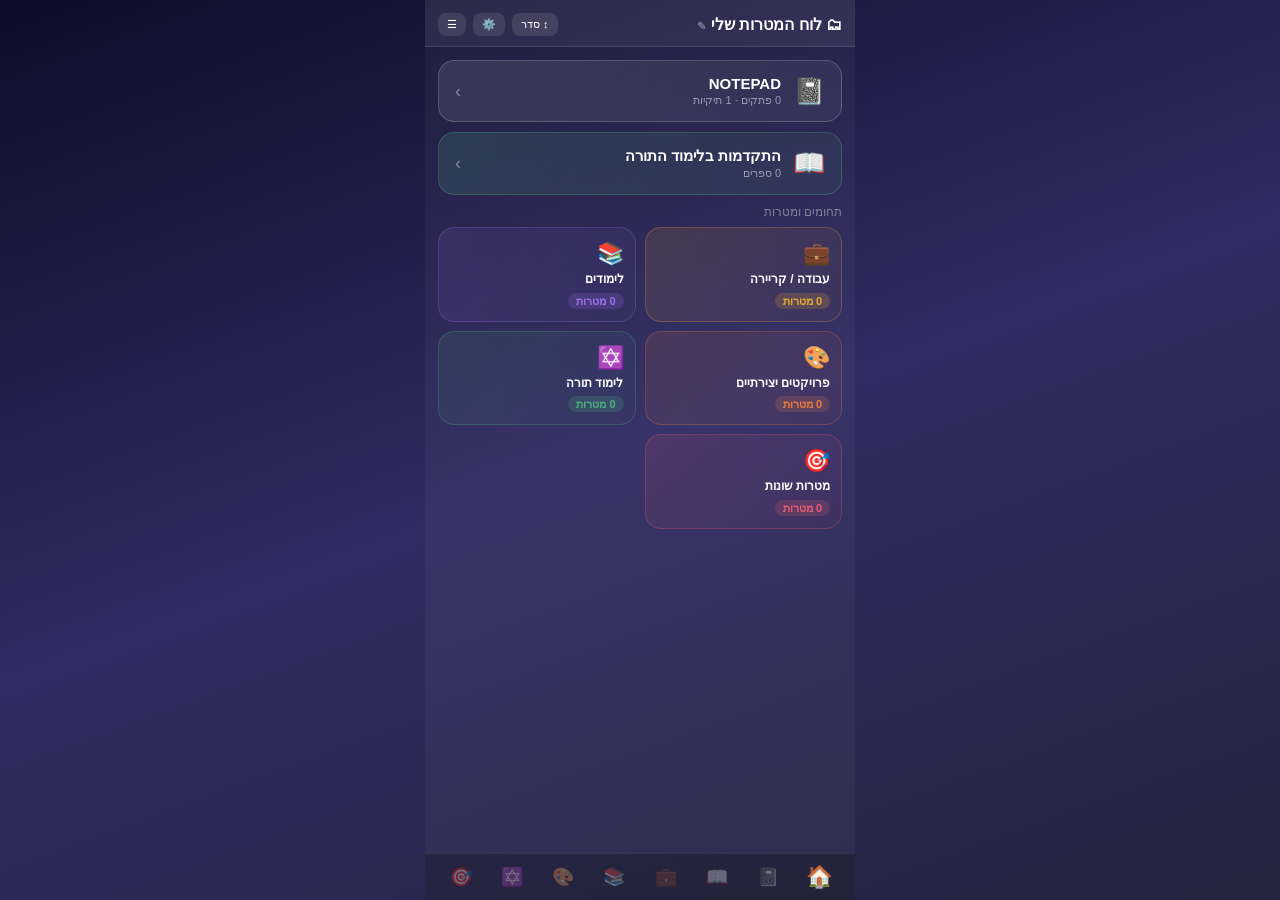
==== commit 04fc9c24: "Add files via upload" ====
--- a/index.html
+++ b/index.html
@@ -8,717 +8,17 @@
 <meta name="apple-mobile-web-app-status-bar-style" content="black-translucent"/>
 <meta name="theme-color" content="#0f0c29"/>
 <title>לוח המטרות</title>
-<style>
-*{box-sizing:border-box;margin:0;padding:0;-webkit-tap-highlight-color:transparent;}
-body{font-family:'Segoe UI',Tahoma,Arial,sans-serif;background:linear-gradient(160deg,#0f0c29,#302b63,#24243e);min-height:100vh;color:#fff;direction:rtl;overflow-x:hidden;}
-#root{display:flex;justify-content:center;min-height:100vh;}
-.shell{width:100%;max-width:430px;min-height:100vh;background:rgba(255,255,255,0.04);backdrop-filter:blur(20px);display:flex;flex-direction:column;position:relative;}
-.hdr{padding:13px 13px 10px;background:rgba(255,255,255,0.06);border-bottom:1px solid rgba(255,255,255,0.1);display:flex;align-items:center;gap:7px;flex-shrink:0;}
-.hdr-title{flex:1;font-size:16px;font-weight:700;overflow:hidden;white-space:nowrap;text-overflow:ellipsis;cursor:pointer;}
-.content{flex:1;overflow-y:auto;padding:13px;-webkit-overflow-scrolling:touch;}
-.footer{padding:7px 10px;border-top:1px solid rgba(255,255,255,0.08);background:rgba(0,0,0,0.25);display:flex;justify-content:space-around;flex-shrink:0;}
-.footer button{background:none;border:none;cursor:pointer;font-size:18px;transition:all 0.15s;padding:5px;}
-.card{background:rgba(255,255,255,0.07);border-radius:14px;padding:12px 14px;margin-bottom:9px;}
-.hb{background:rgba(255,255,255,0.1);border:none;border-radius:8px;color:#fff;font-size:11px;cursor:pointer;padding:5px 9px;}
-.ib{background:rgba(255,255,255,0.1);border:none;border-radius:8px;color:#fff;font-size:13px;cursor:pointer;padding:5px 7px;}
-.inp{width:100%;background:rgba(255,255,255,0.1);border:1px solid rgba(255,255,255,0.2);border-radius:10px;padding:10px 12px;color:#fff;font-size:14px;outline:none;direction:rtl;font-family:inherit;}
-.inp::placeholder{color:rgba(255,255,255,0.4);}
-textarea.inp{resize:none;}
-.btn{border:none;border-radius:10px;color:#fff;font-size:14px;font-weight:600;padding:10px 16px;cursor:pointer;}
-.row{display:flex;align-items:center;gap:8px;justify-content:space-between;}
-.grid2{display:grid;grid-template-columns:1fr 1fr;gap:9px;}
-.cat-tile{border-radius:16px;padding:13px 11px;color:#fff;cursor:pointer;text-align:right;border:none;width:100%;}
-.tag{border-radius:8px;padding:2px 8px;font-size:11px;font-weight:700;}
-.dashed-btn{width:100%;border-radius:14px;padding:12px;font-size:14px;font-weight:600;cursor:pointer;margin-top:4px;border-style:dashed;border-width:2px;}
-.empty-state{text-align:center;padding:48px 0;color:rgba(255,255,255,0.3);}
-.empty-state .icon{font-size:44px;margin-bottom:10px;}
-.modal-bg{position:fixed;inset:0;background:rgba(0,0,0,0.75);display:flex;align-items:center;justify-content:center;z-index:100;padding:20px;}
-.modal{background:#1a1535;border-radius:18px;padding:20px;width:100%;max-width:340px;border:1px solid rgba(255,255,255,0.13);}
-.modal h3{font-size:16px;font-weight:700;margin-bottom:14px;}
-.slide-menu{background:rgba(12,9,40,0.98);border-bottom:1px solid rgba(255,255,255,0.12);padding:10px 13px;z-index:20;}
-.folder-row{display:flex;align-items:center;gap:7px;padding:7px 8px;border-radius:10px;margin-bottom:3px;cursor:pointer;}
-.tabs{display:flex;gap:6px;overflow-x:auto;padding-bottom:10px;margin-bottom:4px;}
-.tab{flex-shrink:0;border-radius:20px;padding:5px 14px;font-size:12px;cursor:pointer;white-space:nowrap;border:1px solid rgba(255,255,255,0.12);background:rgba(255,255,255,0.07);color:rgba(255,255,255,0.55);}
-.tab.active{background:rgba(93,168,232,0.3);border-color:#5DA8E8;color:#fff;font-weight:700;}
-.rich-link{color:#7ecfff;word-break:break-all;text-decoration:underline;}
-mark{background:#FFD700;color:#000;border-radius:3px;padding:0 2px;}
-.clamp1{overflow:hidden;display:-webkit-box;-webkit-line-clamp:1;-webkit-box-orient:vertical;}
-.clamp4{overflow:hidden;display:-webkit-box;-webkit-line-clamp:4;-webkit-box-orient:vertical;}
-.reorder-banner{background:rgba(255,200,0,0.12);border-bottom:1px solid rgba(255,200,0,0.2);padding:7px 14px;font-size:12px;color:#FFD700;text-align:center;}
-.drag-active{transform:scale(1.03);opacity:0.7;}
-.drag-over{outline:2px solid #5DA8E8;outline-offset:2px;}
-input[type=file]{display:none;}
-</style>
-<link rel="manifest" href="manifest.json"/>
-<meta name="theme-color" content="#0f0c29"/>
+<link rel="stylesheet" href="style.css"/>
 </head>
 <body>
 <div id="root"><div class="shell" id="shell"></div></div>
+<div id="bg-layer" style="position:fixed;inset:0;z-index:-1;background:linear-gradient(160deg,#0f0c29,#302b63,#24243e)"></div>
 
 <input type="file" id="cameraInput" accept="image/*" capture="environment"/>
 <input type="file" id="txtInput" accept=".txt"/>
 <input type="file" id="fnpInput" accept=".txt,.fnp,.npa"/>
+<input type="file" id="backupInput" accept=".json"/>
 
-<script>
-// ══ CONSTANTS ══
-const EMOJI_OPTIONS=["💼","📚","🎨","✡️","🎯","💡","🏋️","❤️","💰","🌍","🎵","🔬","✈️","🏠","🤝","⭐","🔥","💎","🧠","📝","🗓","🎓","🏆","🌱","🌊","🦁","🐉","🌸","🍀","🎭","🚀","⚡","🕍","📖","🙏","🌟","🎶","💪","🔑","🎪","🧩","🎲","🏄","🌺","🦅","🌈","🔮","🧘","🏗","🎬","📷","🍎","☕","🎸","🛡","🌙","🌞","🗺","🎁","🧲"];
-const COLOR_OPTIONS=["#E8A838","#9B6FE8","#E87C3E","#4CAF7D","#E85D75","#5DA8E8","#F06292","#26C6DA","#AB47BC","#66BB6A","#FF7043","#78909C","#D4AC0D","#1ABC9C","#E74C3C","#3498DB","#9B59B6","#F39C12","#2ECC71","#E67E22"];
-const DEFAULT_CATS=[{id:"work",label:"עבודה / קריירה",emoji:"💼",color:"#E8A838"},{id:"learning",label:"לימודים",emoji:"📚",color:"#9B6FE8"},{id:"creative",label:"פרויקטים יצירתיים",emoji:"🎨",color:"#E87C3E"},{id:"torah",label:"לימוד תורה",emoji:"✡️",color:"#4CAF7D"},{id:"goals",label:"מטרות שונות",emoji:"🎯",color:"#E85D75"}];
-const uid=()=>Date.now().toString(36)+Math.random().toString(36).slice(2);
-const today=()=>new Date().toLocaleDateString("he-IL");
-
-// ══ STATE ══
-function load(key,def){try{const v=localStorage.getItem(key);return v!=null?JSON.parse(v):def;}catch{return def;}}
-function save(key,val){try{localStorage.setItem(key,JSON.stringify(val));}catch{}}
-
-let S={
-  cats:load("cats",DEFAULT_CATS),
-  catsTrash:load("catsTrash",[]),
-  data:load("data",(()=>{const d={};DEFAULT_CATS.forEach(c=>{d[c.id]={goals:[]}});return d;})()),
-  goalsTrash:load("goalsTrash",[]),
-  torahBooks:load("torahBooks",[]),
-  torahTrash:load("torahTrash",[]),
-  npFolders:load("npFolders",[{id:"default",name:"כללי"}]),
-  npNotes:load("npNotes",[]),
-  npTrash:load("npTrash",[]),
-  bookImages:load("bookImages",{}),
-  homeOrder:load("homeOrder",["notepad","torah","goals-grid"]),
-  appTitle:load("appTitle","לוח המטרות שלי"),
-  // UI state (not persisted)
-  view:"home",activeCat:null,activeGoalId:null,activeFolderId:"default",
-  fullNote:null,reorderMode:false,editingTitle:false,titleDraft:"",
-  folderMenuOpen:false,npMenuOpen:false,showSearch:false,searchQuery:"",sortMode:"date",
-  addingFolder:false,newFolderName:"",editFolderId:null,editFolderName:"",
-  addingNpNote:false,npNoteText:"",editNpNoteId:null,moveNoteId:null,shareNoteId:null,
-  newGoal:"",addingGoal:false,editGoalId:null,editGoalText:"",
-  newNote:"",addingNote:false,noteExp:{},
-  showCatForm:false,editCatId:null,catForm:{label:"",emoji:"🎯",color:"#E85D75"},
-  addingBook:false,bookForm:{name:"",chapter:"",page:"",lastText:""},editBookId:null,
-  pendingPhotoBookId:null,viewingImg:null,
-};
-
-function setState(patch){Object.assign(S,patch);persist();render();}
-function persist(){save("cats",S.cats);save("catsTrash",S.catsTrash);save("data",S.data);save("goalsTrash",S.goalsTrash);save("torahBooks",S.torahBooks);save("torahTrash",S.torahTrash);save("npFolders",S.npFolders);save("npNotes",S.npNotes);save("npTrash",S.npTrash);save("bookImages",S.bookImages);save("homeOrder",S.homeOrder);save("appTitle",S.appTitle);}
-
-// ══ HELPERS ══
-function downloadTXT(content,filename){const blob=new Blob([content],{type:"text/plain;charset=utf-8"});const url=URL.createObjectURL(blob);const a=document.createElement("a");a.href=url;a.download=filename;a.click();URL.revokeObjectURL(url);}
-function shareWA(text){window.open(`https://wa.me/?text=${encodeURIComponent(text)}`,"_blank");}
-function shareEmail(subject,body){window.open(`mailto:?subject=${encodeURIComponent(subject)}&body=${encodeURIComponent(body)}`,"_blank");}
-function exportGoalsTXT(){let t="המטרות שלי\n"+"=".repeat(30)+"\n\n";S.cats.forEach(c=>{t+=`${c.emoji} ${c.label}\n${"─".repeat(25)}\n`;const gs=S.data[c.id]?.goals||[];if(!gs.length)t+="  (אין מטרות)\n";gs.forEach((g,gi)=>{t+=`  ${gi+1}. ${g.title}\n`;g.notes.forEach((n,ni)=>{t+=`     #${ni+1} ${n.done?"[✓]":"[ ]"} ${n.text}\n`;});});t+="\n";});return t;}
-function exportTorahTXT(){let t="✡️ לימוד תורה\n"+"=".repeat(30)+"\n\n";S.torahBooks.forEach((b,i)=>{t+=`${i+1}. ${b.name}\n   פרק: ${b.chapter||"—"}  |  עמוד: ${b.page||"—"}\n`;if(b.lastText)t+=`   עצרתי ב: "${b.lastText}"\n`;t+="\n";});return t;}
-function exportNpTXT(){let t="📓 NOTEPAD\n"+"=".repeat(30)+"\n\n";S.npFolders.forEach(f=>{t+=`📁 ${f.name}\n${"─".repeat(20)}\n`;const fn=S.npNotes.filter(n=>n.folderId===f.id);if(!fn.length)t+="  (אין פתקים)\n";fn.forEach(n=>{t+=`  ${n.star?"⭐ ":""}[${n.date}]\n  ${n.text}\n\n`;});});return t;}
-
-function richHTML(text,clampClass){
-  const esc=s=>s.replace(/&/g,"&amp;").replace(/</g,"&lt;").replace(/>/g,"&gt;");
-  let html="";
-  text.split(/(==.+?==)|(https?:\/\/[^\s]+)/g).forEach(part=>{
-    if(!part)return;
-    if(part.startsWith("==")&&part.endsWith("==")){html+=`<mark>${esc(part.slice(2,-2))}</mark>`;}
-    else if(/^https?:\/\//.test(part)){html+=`<a href="${esc(part)}" target="_blank" class="rich-link" onclick="event.stopPropagation()">${esc(part)}</a>`;}
-    else{html+=esc(part).replace(/\n/g,"<br>");}
-  });
-  return `<div class="${clampClass||""}" style="font-size:14px;line-height:1.7;white-space:pre-wrap">${html}</div>`;
-}
-
-function getFolderNotes(){
-  let ns=S.npNotes.filter(n=>n.folderId===S.activeFolderId);
-  if(S.searchQuery)ns=ns.filter(n=>n.text.toLowerCase().includes(S.searchQuery.toLowerCase()));
-  if(S.sortMode==="star")ns=[...ns].sort((a,b)=>(b.star?1:0)-(a.star?1:0));
-  else if(S.sortMode==="az")ns=[...ns].sort((a,b)=>a.text.localeCompare(b.text,"he"));
-  else ns=[...ns].sort((a,b)=>{if(b.star!==a.star)return(b.star?1:0)-(a.star?1:0);return b.id>a.id?1:-1;});
-  return ns;
-}
-
-// ══ LOGIC ══
-function resetForms(){Object.assign(S,{addingGoal:false,editGoalId:null,addingNote:false,addingBook:false,showCatForm:false,editCatId:null,addingNpNote:false,addingFolder:false,editNpNoteId:null,folderMenuOpen:false,npMenuOpen:false,showSearch:false,searchQuery:"",shareNoteId:null,moveNoteId:null,reorderMode:false});}
-function goBack(){
-  resetForms();
-  if(S.fullNote){setState({fullNote:null});return;}
-  const nav={
-    "goal-detail":()=>setState({view:"goals",activeGoalId:null}),
-    "goals-trash":()=>setState({view:"goals"}),
-    "goals":()=>setState({view:"home",activeCat:null}),
-    "cat-trash":()=>setState({view:"manage-cats"}),
-    "manage-cats":()=>setState({view:"home"}),
-    "torah-trash":()=>setState({view:"torah-progress"}),
-    "torah-progress":()=>setState({view:"home"}),
-    "np-trash":()=>setState({view:"notepad"}),
-    "notepad":()=>setState({view:"home"}),
-  };
-  if(nav[S.view])nav[S.view]();
-}
-
-// Cat
-function saveCat(){if(!S.catForm.label.trim())return;if(S.editCatId){S.cats=S.cats.map(c=>c.id===S.editCatId?{...c,...S.catForm}:c);S.editCatId=null;}else{const id=uid();S.cats=[...S.cats,{id,...S.catForm}];S.data={...S.data,[id]:{goals:[]}};}S.catForm={label:"",emoji:"🎯",color:"#E85D75"};S.showCatForm=false;setState({});}
-function deleteCat(id){const cat=S.cats.find(c=>c.id===id);const gs=S.data[id]?.goals||[];S.catsTrash=[...S.catsTrash,{...cat,goals:gs,deletedAt:today()}];S.cats=S.cats.filter(c=>c.id!==id);delete S.data[id];setState({});}
-function restoreCat(id){const it=S.catsTrash.find(c=>c.id===id);if(!it)return;const{deletedAt,goals,...cat}=it;S.cats=[...S.cats,cat];S.data={...S.data,[cat.id]:{goals}};S.catsTrash=S.catsTrash.filter(c=>c.id!==id);setState({});}
-
-// Goals
-function addGoal(){if(!S.newGoal.trim())return;S.data[S.activeCat].goals=[...S.data[S.activeCat].goals,{id:uid(),title:S.newGoal.trim(),notes:[]}];setState({newGoal:"",addingGoal:false});}
-function saveEditGoal(){if(!S.editGoalText.trim())return;S.data[S.activeCat].goals.find(g=>g.id===S.editGoalId).title=S.editGoalText.trim();setState({editGoalId:null,editGoalText:""});}
-function deleteGoal(id){const g=S.data[S.activeCat].goals.find(g=>g.id===id);if(g)S.goalsTrash=[...S.goalsTrash,{...g,deletedAt:today(),catId:S.activeCat}];S.data[S.activeCat].goals=S.data[S.activeCat].goals.filter(g=>g.id!==id);setState({});}
-function restoreGoal(id){const g=S.goalsTrash.find(g=>g.id===id);if(g){const{deletedAt,catId,...r}=g;if(!S.data[catId])S.data[catId]={goals:[]};S.data[catId].goals=[...S.data[catId].goals,r];}S.goalsTrash=S.goalsTrash.filter(g=>g.id!==id);setState({});}
-function addGoalNote(){if(!S.newNote.trim())return;S.data[S.activeCat].goals.find(g=>g.id===S.activeGoalId).notes.push({id:uid(),text:S.newNote.trim(),done:false});setState({newNote:"",addingNote:false});}
-function toggleGoalNote(nid){const g=S.data[S.activeCat].goals.find(g=>g.id===S.activeGoalId);const n=g.notes.find(n=>n.id===nid);n.done=!n.done;setState({});}
-function deleteGoalNote(nid){const g=S.data[S.activeCat].goals.find(g=>g.id===S.activeGoalId);g.notes=g.notes.filter(n=>n.id!==nid);setState({});}
-
-// Torah
-function saveBook(){if(!S.bookForm.name.trim())return;if(S.editBookId){S.torahBooks=S.torahBooks.map(b=>b.id===S.editBookId?{...b,...S.bookForm}:b);S.editBookId=null;}else{S.torahBooks=[...S.torahBooks,{id:uid(),...S.bookForm}];}S.bookForm={name:"",chapter:"",page:"",lastText:""};setState({addingBook:false});}
-function deleteBook(id){const b=S.torahBooks.find(b=>b.id===id);if(b)S.torahTrash=[...S.torahTrash,{...b,deletedAt:today()}];S.torahBooks=S.torahBooks.filter(b=>b.id!==id);setState({});}
-function restoreBook(id){const b=S.torahTrash.find(b=>b.id===id);if(b){const{deletedAt,...r}=b;S.torahBooks=[...S.torahBooks,r];}S.torahTrash=S.torahTrash.filter(b=>b.id!==id);setState({});}
-
-// Notepad
-function addFolder(){if(!S.newFolderName.trim())return;S.npFolders=[...S.npFolders,{id:uid(),name:S.newFolderName.trim()}];setState({newFolderName:"",addingFolder:false});}
-function saveRenameFolder(){if(!S.editFolderName.trim())return;S.npFolders=S.npFolders.map(f=>f.id===S.editFolderId?{...f,name:S.editFolderName.trim()}:f);setState({editFolderId:null,editFolderName:""});}
-function deleteFolder(id){if(id==="default")return;S.npFolders=S.npFolders.filter(f=>f.id!==id);S.npNotes=S.npNotes.map(n=>n.folderId===id?{...n,folderId:"default"}:n);if(S.activeFolderId===id)S.activeFolderId="default";setState({});}
-function saveNpNote(){if(!S.npNoteText.trim())return;if(S.editNpNoteId){S.npNotes=S.npNotes.map(n=>n.id===S.editNpNoteId?{...n,text:S.npNoteText.trim()}:n);S.editNpNoteId=null;}else{S.npNotes=[...S.npNotes,{id:uid(),folderId:S.activeFolderId,text:S.npNoteText.trim(),date:today(),star:false}];}setState({npNoteText:"",addingNpNote:false});}
-function toggleStar(id){S.npNotes=S.npNotes.map(n=>n.id===id?{...n,star:!n.star}:n);setState({});}
-function deleteNpNote(id){const n=S.npNotes.find(n=>n.id===id);if(n)S.npTrash=[...S.npTrash,{...n,deletedAt:today()}];S.npNotes=S.npNotes.filter(n=>n.id!==id);setState({});}
-function restoreNote(id){const n=S.npTrash.find(n=>n.id===id);if(n){const{deletedAt,...r}=n;S.npNotes=[...S.npNotes,r];}S.npTrash=S.npTrash.filter(n=>n.id!==id);setState({});}
-function permanentDelete(id){S.npTrash=S.npTrash.filter(n=>n.id!==id);setState({});}
-function moveNote(nid,fid){S.npNotes=S.npNotes.map(n=>n.id===nid?{...n,folderId:fid}:n);setState({moveNoteId:null});}
-function duplicateNote(id){const n=S.npNotes.find(n=>n.id===id);if(n)S.npNotes=[...S.npNotes,{...n,id:uid(),date:today(),star:false}];setState({});}
-
-// ══ HTML BUILDERS ══
-function hb(label,onclick,style=""){return `<button class="hb" onclick="${onclick}" style="${style}">${label}</button>`;}
-function ib(label,onclick,bg="rgba(255,255,255,0.1)",style=""){return `<button class="ib" onclick="${onclick}" style="background:${bg};${style}">${label}</button>`;}
-function btn(label,onclick,color,flex=""){return `<button class="btn" onclick="${onclick}" style="background:${color||"rgba(255,255,255,0.12)"};${flex?"flex:1;":""}">${label}</button>`;}
-function card(inner,border="",bg="rgba(255,255,255,0.07)"){return `<div class="card" style="border:${border||"1px solid rgba(255,255,255,0.1)"};background:${bg}">${inner}</div>`;}
-function tag(text,color){return `<span class="tag" style="background:${color}30;color:${color}">${text}</span>`;}
-function inp(id,placeholder,val="",type="text",extra=""){return `<input id="${id}" class="inp" type="${type}" placeholder="${placeholder}" value="${val}" ${extra}/>`;}
-function textarea(id,placeholder,val="",rows=4){return `<textarea id="${id}" class="inp" rows="${rows}" placeholder="${placeholder}">${val}</textarea>`;}
-
-function trashSection(items,emptyFn,renderItem){
-  if(!items.length)return`<div class="empty-state"><div class="icon">🗑</div>סל ריק</div>`;
-  let h=`<div class="row" style="margin-bottom:12px"><span style="font-size:12px;color:rgba(255,255,255,0.4)">${items.length} פריטים</span><button class="ib" onclick="${emptyFn}" style="background:rgba(255,80,80,0.2);color:#ff9090;font-size:12px">רוקן סל 🗑</button></div>`;
-  [...items].reverse().forEach(it=>{h+=renderItem(it);});
-  return h;
-}
-
-function buildHeader(){
-  const cur=S.cats.find(c=>c.id===S.activeCat);
-  const curGoal=S.activeGoalId&&S.activeCat?S.data[S.activeCat]?.goals.find(g=>g.id===S.activeGoalId):null;
-  const curFolder=S.npFolders.find(f=>f.id===S.activeFolderId);
-  let title="";
-  if(S.fullNote)title="📄 צפייה";
-  else({home:`🗂 ${S.appTitle}`,"manage-cats":"⚙️ קטגוריות","cat-trash":"🗑 סל קטגוריות",goals:`${cur?.emoji||""} ${cur?.label||""}`,"goal-detail":`📝 ${curGoal?.title||""}`,"goals-trash":"🗑 סל מטרות","torah-progress":"📖 התקדמות בלימוד","torah-trash":"🗑 סל ספרים",notepad:`📁 ${curFolder?.name||"כללי"}`,"np-trash":"🗑 סל פתקים"})[S.view]?title=({home:`🗂 ${S.appTitle}`,"manage-cats":"⚙️ קטגוריות","cat-trash":"🗑 סל קטגוריות",goals:`${cur?.emoji||""} ${cur?.label||""}`,"goal-detail":`📝 ${curGoal?.title||""}`,"goals-trash":"🗑 סל מטרות","torah-progress":"📖 התקדמות בלימוד","torah-trash":"🗑 סל ספרים",notepad:`📁 ${curFolder?.name||"כללי"}`,"np-trash":"🗑 סל פתקים"})[S.view]:null;
-  
-  let back=S.view!=="home"||S.fullNote?`<button class="hb" onclick="goBack()" style="font-size:16px;padding:4px 11px">←</button>`:"";
-  let titleEl="";
-  if(S.view==="home"&&S.editingTitle){
-    titleEl=`<input id="titleInp" class="inp" value="${S.appTitle.replace(/"/g,'&quot;')}" style="flex:1;font-size:15px;font-weight:700;padding:4px 10px" onblur="finishTitle()" onkeydown="if(event.key==='Enter')finishTitle()"/>`;
-  } else {
-    titleEl=`<div class="hdr-title" onclick="${S.view==="home"?"startEditTitle()":""}">${title}${S.view==="home"?" <span style='font-size:11px;opacity:0.35'>✎</span>":""}</div>`;
-  }
-
-  let actions="";
-  if(S.view==="home"&&!S.editingTitle)actions+=`${hb(S.reorderMode?"✓ סיום":"↕ סדר","toggleReorder()",S.reorderMode?"background:rgba(255,200,0,0.25);color:#FFD700;font-weight:700":"")}${hb("⚙️","setState({view:'manage-cats'})")}`;
-  if(S.view==="manage-cats"){const cnt=S.catsTrash.length;actions+=`<button class="hb" onclick="setState({view:'cat-trash'})" style="background:${cnt?"rgba(255,80,80,0.22)":"rgba(255,255,255,0.08)"};color:${cnt?"#ff9090":"rgba(255,255,255,0.45)"}">🗑${cnt?" "+cnt:""}</button>`;}
-  if(S.view==="goals"){const cnt=S.goalsTrash.filter(g=>g.catId===S.activeCat).length;actions+=`${hb("⬇","downloadTXT(exportGoalsTXT(),'מטרות.txt')")}<button class="hb" onclick="setState({view:'goals-trash'})" style="background:${cnt?"rgba(255,80,80,0.22)":"rgba(255,255,255,0.08)"};color:${cnt?"#ff9090":"rgba(255,255,255,0.45)"}">🗑${cnt?" "+cnt:""}</button>`;}
-  if(S.view==="goal-detail"&&curGoal)actions+=`${hb("📱","shareWA('"+encodeURIComponent(curGoal.title+"\\n"+curGoal.notes.map((n,i)=>`${i+1}. ${n.text}`).join("\\n"))+"'.replace(/%0A/g,'\\n'))",'color:#25D366;background:rgba(37,211,102,0.12)')}${hb("✉️","shareEmail(decodeURIComponent('"+encodeURIComponent(curGoal.title)+"'),decodeURIComponent('"+encodeURIComponent(curGoal.notes.map((n,i)=>`${i+1}. ${n.text}`).join("\n"))+"'))",'color:#EA4335;background:rgba(234,67,53,0.1)')}`;
-  if(S.view==="torah-progress"){const cnt=S.torahTrash.length;actions+=`${hb("⬇","downloadTXT(exportTorahTXT(),'לימוד-תורה.txt')")}<button class="hb" onclick="setState({view:'torah-trash'})" style="background:${cnt?"rgba(255,80,80,0.22)":"rgba(255,255,255,0.08)"};color:${cnt?"#ff9090":"rgba(255,255,255,0.45)"}">🗑${cnt?" "+cnt:""}</button>`;}
-  if(S.view==="notepad")actions+=`${hb("🔍","toggleSearch()",S.showSearch?"color:#FFD700":"")}${hb("📁▾","toggleFolderMenu()",S.folderMenuOpen?"color:#5DA8E8":"")}${hb("⋯","toggleNpMenu()",S.npMenuOpen?"color:#9B6FE8":"")}`;
-
-  return `<div class="hdr">${back}${titleEl}${actions}</div>`;
-}
-
-function buildFooter(){
-  const items=[["home","🏠"],["notepad","📓"],["torah-progress","📖"],...S.cats.map(c=>[c.id+"_g",c.emoji])].slice(0,8);
-  return`<div class="footer">${items.map(([v,e])=>{
-    const active=v==="home"?S.view==="home":v==="notepad"?(S.view==="notepad"||S.view==="np-trash"):v==="torah-progress"?(S.view==="torah-progress"||S.view==="torah-trash"):S.activeCat===v.replace("_g","")&&["goals","goal-detail","goals-trash"].includes(S.view);
-    const nav=v==="home"?"navHome()":v==="notepad"?"navNotepad()":v==="torah-progress"?"setState({view:'torah-progress'})":"navCat('"+v.replace("_g","")+"')";
-    return`<button onclick="${nav}" style="opacity:${active?1:0.35};transform:${active?"scale(1.2)":"scale(1)"};transition:all 0.15s;background:none;border:none;cursor:pointer;font-size:18px">${e}</button>`;
-  }).join("")}</div>`;
-}
-
-function navHome(){resetForms();setState({view:"home",activeCat:null,fullNote:null});}
-function navNotepad(){resetForms();setState({view:"notepad",activeFolderId:"default",fullNote:null});}
-function navCat(id){resetForms();setState({view:"goals",activeCat:id,fullNote:null});}
-function toggleReorder(){setState({reorderMode:!S.reorderMode});}
-function startEditTitle(){setState({editingTitle:true,titleDraft:S.appTitle});}
-function finishTitle(){const v=document.getElementById("titleInp")?.value||S.appTitle;setState({appTitle:v||S.appTitle,editingTitle:false});}
-function toggleSearch(){setState({showSearch:!S.showSearch,searchQuery:""});}
-function toggleFolderMenu(){setState({folderMenuOpen:!S.folderMenuOpen,npMenuOpen:false});}
-function toggleNpMenu(){setState({npMenuOpen:!S.npMenuOpen,folderMenuOpen:false});}
-
-// ══ PAGE BUILDERS ══
-function buildHome(){
-  let h=S.reorderMode?`<div class="reorder-banner">↕ לחץ ארוך וגרור · או השתמש בחצים ▲▼</div>`:"";
-  S.homeOrder.forEach((item,idx)=>{
-    if(item==="notepad"){
-      const cnt=S.npFolders.reduce((a,f)=>a+S.npNotes.filter(n=>n.folderId===f.id).length,0);
-      if(S.reorderMode){
-        h+=`<div class="card" style="display:flex;align-items:center;gap:10px;border:1px solid rgba(255,255,255,0.18);margin-bottom:10px"><span style="opacity:0.4">☰</span><span style="flex:1;font-weight:600">NOTEPAD 📓</span>${ib("▲",`moveHomeItem(${idx},-1)`)}${ib("▼",`moveHomeItem(${idx},1)`)}</div>`;
-      }else{
-        h+=`<button onclick="navNotepad()" style="width:100%;background:linear-gradient(135deg,rgba(255,255,255,0.1),rgba(255,255,255,0.05));border:1px solid rgba(255,255,255,0.18);border-radius:16px;padding:14px 16px;color:#fff;cursor:pointer;text-align:right;display:flex;align-items:center;gap:12px;margin-bottom:10px"><span style="font-size:26px">📓</span><div><div style="font-weight:700;font-size:15px">NOTEPAD</div><div style="font-size:11px;color:rgba(255,255,255,0.5);margin-top:2px">${cnt} פתקים · ${S.npFolders.length} תיקיות</div></div><span style="margin-right:auto;font-size:18px;opacity:0.4">›</span></button>`;
-      }
-    }else if(item==="torah"){
-      if(S.reorderMode){
-        h+=`<div class="card" style="display:flex;align-items:center;gap:10px;border:1px solid rgba(76,175,125,0.3);margin-bottom:10px"><span style="opacity:0.4">☰</span><span style="flex:1;font-weight:600">התקדמות בלימוד תורה 📖</span>${ib("▲",`moveHomeItem(${idx},-1)`)}${ib("▼",`moveHomeItem(${idx},1)`)}</div>`;
-      }else{
-        h+=`<button onclick="setState({view:'torah-progress'})" style="width:100%;background:linear-gradient(135deg,rgba(76,175,125,0.18),rgba(76,175,125,0.08));border:1px solid rgba(76,175,125,0.3);border-radius:16px;padding:14px 16px;color:#fff;cursor:pointer;text-align:right;display:flex;align-items:center;gap:12px;margin-bottom:10px"><span style="font-size:26px">📖</span><div><div style="font-weight:700;font-size:15px">התקדמות בלימוד תורה</div><div style="font-size:11px;color:rgba(255,255,255,0.5);margin-top:2px">${S.torahBooks.length} ספרים</div></div><span style="margin-right:auto;font-size:18px;opacity:0.4">›</span></button>`;
-      }
-    }else if(item==="goals-grid"){
-      if(S.reorderMode){
-        h+=`<div class="card" style="display:flex;align-items:center;gap:10px;border:1px solid rgba(255,255,255,0.18)"><span style="opacity:0.4">☰</span><span style="flex:1;font-weight:600">🎯 קטגוריות מטרות</span>${ib("▲",`moveHomeItem(${idx},-1)`)}${ib("▼",`moveHomeItem(${idx},1)`)}</div>`;
-      }else{
-        h+=`<div style="font-size:12px;color:rgba(255,255,255,0.4);margin-bottom:8px">תחומים ומטרות</div><div class="grid2">`;
-        S.cats.forEach(cat=>{
-          const cnt=S.data[cat.id]?.goals.length||0;
-          h+=`<button onclick="navCat('${cat.id}')" class="cat-tile" style="background:linear-gradient(135deg,${cat.color}22,${cat.color}0a);border:1px solid ${cat.color}44"><div style="font-size:22px;margin-bottom:5px">${cat.emoji}</div><div style="font-size:12px;font-weight:700;line-height:1.3;margin-bottom:5px">${cat.label}</div>${tag(cnt+" מטרות",cat.color)}</button>`;
-        });
-        h+=`</div>`;
-      }
-    }
-  });
-  return h;
-}
-function moveHomeItem(idx,dir){
-  const ni=idx+dir;if(ni<0||ni>=S.homeOrder.length)return;
-  const a=[...S.homeOrder];[a[idx],a[ni]]=[a[ni],a[idx]];setState({homeOrder:a});
-}
-
-function buildManageCats(){
-  let h=`<div style="font-size:12px;color:rgba(255,255,255,0.4);margin-bottom:10px">✏️ לשינוי שם · 🗑 למחיקה</div>`;
-  S.cats.forEach(cat=>{
-    h+=`<div class="card" style="border:1px solid ${cat.color}33;display:flex;align-items:center;gap:9px">
-      <span style="font-size:20px">${cat.emoji}</span>
-      <div style="flex:1"><div style="font-weight:700;font-size:14px">${cat.label}</div><div style="font-size:11px;color:rgba(255,255,255,0.4)">${S.data[cat.id]?.goals.length||0} מטרות</div></div>
-      ${ib("✏️",`editCat('${cat.id}')`)}${ib("🗑",`deleteCat('${cat.id}')`, "rgba(255,80,80,0.15)")}
-    </div>`;
-  });
-  if(S.showCatForm){
-    h+=`<div class="card" style="border:1px solid ${S.catForm.color}55">
-      <div style="font-size:13px;font-weight:700;color:${S.catForm.color};margin-bottom:10px">${S.editCatId?"עריכת קטגוריה":"קטגוריה חדשה"}</div>
-      <input id="catLabel" class="inp" placeholder="שם הקטגוריה *" value="${(S.catForm.label||"").replace(/"/g,'&quot;')}" style="margin-bottom:10px"/>
-      <div style="font-size:12px;color:rgba(255,255,255,0.5);margin-bottom:5px">סמל:</div>
-      <div style="display:flex;flex-wrap:wrap;gap:4px;max-height:110px;overflow-y:auto;margin-bottom:10px">
-        ${EMOJI_OPTIONS.map(em=>`<button onclick="setCatEmoji('${em}')" style="font-size:18px;background:${S.catForm.emoji===em?"rgba(255,255,255,0.2)":"transparent"};border:${S.catForm.emoji===em?"2px solid rgba(255,255,255,0.5)":"2px solid transparent"};border-radius:8px;padding:2px 4px;cursor:pointer">${em}</button>`).join("")}
-      </div>
-      <div style="font-size:12px;color:rgba(255,255,255,0.5);margin-bottom:5px">צבע:</div>
-      <div style="display:flex;flex-wrap:wrap;gap:6px;margin-bottom:12px">
-        ${COLOR_OPTIONS.map(col=>`<button onclick="setCatColor('${col}')" style="width:26px;height:26px;border-radius:50%;background:${col};border:${S.catForm.color===col?"3px solid #fff":"3px solid transparent"};cursor:pointer"></button>`).join("")}
-      </div>
-      <div style="display:flex;gap:8px">${btn("שמור ✓","saveCatFromForm()",S.catForm.color,"flex")}${btn("ביטול","setState({showCatForm:false,editCatId:null})")}</div>
-    </div>`;
-  }else{
-    h+=`<button class="dashed-btn" onclick="setState({showCatForm:true,catForm:{label:'',emoji:'🎯',color:'#E85D75'},editCatId:null})" style="background:#9B6FE818;border-color:#9B6FE855;color:#9B6FE8">+ קטגוריה חדשה</button>`;
-  }
-  return h;
-}
-function editCat(id){const c=S.cats.find(x=>x.id===id);setState({showCatForm:true,editCatId:id,catForm:{label:c.label,emoji:c.emoji,color:c.color}});}
-function setCatEmoji(e){S.catForm.emoji=e;setState({});}
-function setCatColor(c){S.catForm.color=c;setState({});}
-function saveCatFromForm(){const lbl=document.getElementById("catLabel")?.value||"";if(!lbl.trim())return;S.catForm.label=lbl;saveCat();}
-
-function buildCatTrash(){
-  return trashSection(S.catsTrash,"setState({catsTrash:[]})",cat=>`
-    <div class="card" style="border:1px solid ${cat.color}44;background:${cat.color}0a">
-      <div class="row" style="margin-bottom:6px">
-        <div style="display:flex;align-items:center;gap:8px"><span style="font-size:20px">${cat.emoji}</span><div><div style="font-weight:700;font-size:14px">${cat.label}</div><div style="font-size:11px;color:rgba(255,255,255,0.4)">נמחק: ${cat.deletedAt} · ${cat.goals.length} מטרות</div></div></div>
-        <div style="display:flex;gap:6px">${ib("↩ שחזר",`restoreCat('${cat.id}')`, "rgba(76,175,125,0.25)")} ${ib("🗑",`setState({catsTrash:S.catsTrash.filter(c=>c.id!=='${cat.id}')})`, "rgba(255,80,80,0.2)")}</div>
-      </div>
-      ${cat.goals.length>0?`<div style="margin-top:6px;padding-top:6px;border-top:1px solid rgba(255,255,255,0.08)">${cat.goals.map((g,i)=>`<div style="font-size:12px;color:rgba(255,255,255,0.5);margin-bottom:2px">${i+1}. ${g.title}</div>`).join("")}</div>`:""}
-    </div>`
-  );
-}
-
-function buildGoals(){
-  const cat=S.cats.find(c=>c.id===S.activeCat);if(!cat)return"";
-  let h="";
-  const goals=S.data[S.activeCat]?.goals||[];
-  if(!goals.length&&!S.addingGoal)h=`<div class="empty-state"><div class="icon">🌟</div>הוסף מטרה ראשונה!</div>`;
-  goals.forEach((g,i)=>{
-    if(S.editGoalId===g.id){
-      h+=`<div class="card" style="border:1px solid ${cat.color}66">${inp("editGoalInp","שם המטרה...",g.title.replace(/"/g,'&quot;'),"text","style='margin-bottom:8px'")}<div style="display:flex;gap:8px">${btn("שמור ✓","saveGoalFromForm()",cat.color,"flex")}${btn("ביטול","setState({editGoalId:null})")}</div></div>`;
-    }else{
-      h+=`<div class="card" style="border:1px solid ${cat.color}33;display:flex;align-items:center;gap:9px;cursor:pointer" onclick="setState({view:'goal-detail',activeGoalId:'${g.id}'})">
-        <span style="background:${cat.color};color:#fff;border-radius:8px;width:26px;height:26px;display:flex;align-items:center;justify-content:center;font-size:12px;font-weight:700;flex-shrink:0">${i+1}</span>
-        <div style="flex:1"><div style="font-weight:600;font-size:14px">${g.title}</div><div style="font-size:11px;color:rgba(255,255,255,0.4);margin-top:2px">${g.notes.length} הערות</div></div>
-        <span style="font-size:16px;opacity:0.4">›</span>
-        ${ib("✏️",`startEditGoal('${g.id}')`)} ${ib("🗑",`deleteGoal('${g.id}')`, "rgba(255,80,80,0.15)")}
-      </div>`;
-    }
-  });
-  if(S.addingGoal){
-    h+=`<div class="card">${inp("newGoalInp","שם המטרה...","","text","style='margin-bottom:10px'")}<div style="display:flex;gap:8px">${btn("הוסף ✓","addGoalFromForm()",cat.color,"flex")}${btn("ביטול","setState({addingGoal:false})")}</div></div>`;
-  }else{
-    h+=`<button class="dashed-btn" onclick="setState({addingGoal:true})" style="background:${cat.color}18;border-color:${cat.color}55;color:${cat.color}">+ הוסף מטרה</button>`;
-  }
-  return h;
-}
-function startEditGoal(id){const g=S.data[S.activeCat].goals.find(g=>g.id===id);setState({editGoalId:id,editGoalText:g.title});}
-function addGoalFromForm(){S.newGoal=document.getElementById("newGoalInp")?.value||"";addGoal();}
-function saveGoalFromForm(){S.editGoalText=document.getElementById("editGoalInp")?.value||"";saveEditGoal();}
-
-function buildGoalDetail(){
-  const cat=S.cats.find(c=>c.id===S.activeCat);
-  const goal=S.data[S.activeCat]?.goals.find(g=>g.id===S.activeGoalId);
-  if(!cat||!goal)return"";
-  let h="";
-  if(!goal.notes.length&&!S.addingNote)h=`<div class="empty-state"><div class="icon">📋</div>הוסף הערה ראשונה!</div>`;
-  goal.notes.forEach((n,i)=>{
-    const exp=S.noteExp[n.id]||0;
-    h+=`<div class="card" style="border:1px solid ${cat.color}33;opacity:${n.done?0.5:1}">
-      <div style="display:flex;align-items:flex-start;gap:9px">
-        <button onclick="toggleGoalNote('${n.id}')" style="width:22px;height:22px;border-radius:7px;border:2px solid ${n.done?cat.color:"rgba(255,255,255,0.3)"};background:${n.done?cat.color:"transparent"};cursor:pointer;flex-shrink:0;margin-top:2px;color:#fff;font-size:12px">${n.done?"✓":""}</button>
-        <div style="flex:1;cursor:pointer" onclick="toggleNoteExp('${n.id}')">
-          ${tag("#"+(i+1),cat.color)}
-          <div style="text-decoration:${n.done?"line-through":"none"};margin-top:4px">${richHTML(n.text,exp===0?"clamp1":"clamp4")}</div>
-          ${exp===0&&n.text.length>50?`<span style="font-size:11px;color:rgba(255,255,255,0.35)">לחץ להרחבה…</span>`:""}
-        </div>
-        ${ib("⤢",`setState({fullNote:{type:'goal',id:'${n.id}'}})`, "rgba(255,255,255,0.07)")}
-        ${ib("🗑",`deleteGoalNote('${n.id}')`, "rgba(255,80,80,0.15)")}
-      </div>
-    </div>`;
-  });
-  if(S.addingNote){
-    h+=`<div class="card"><div style="font-size:11px;color:rgba(255,255,255,0.35);margin-bottom:6px">💡 ==טקסט== = הדגשה צהובה</div>${textarea("newNoteTA","כתוב הערה...",S.newNote,3)}<div style="display:flex;gap:8px;margin-top:8px">${btn("הוסף ✓","addNoteFromForm()",cat.color,"flex")}${btn("ביטול","setState({addingNote:false})")}</div></div>`;
-  }else{
-    h+=`<button class="dashed-btn" onclick="setState({addingNote:true})" style="background:${cat.color}18;border-color:${cat.color}55;color:${cat.color}">+ הוסף הערה</button>`;
-  }
-  return h;
-}
-function toggleNoteExp(id){const cur=S.noteExp[id]||0;S.noteExp={...S.noteExp,[id]:Math.min(cur+1,1)};setState({});}
-function addNoteFromForm(){S.newNote=document.getElementById("newNoteTA")?.value||"";addGoalNote();}
-
-function buildGoalsTrash(){
-  return trashSection(S.goalsTrash,"setState({goalsTrash:[]})",g=>{
-    const cat=S.cats.find(c=>c.id===g.catId)||S.catsTrash.find(c=>c.id===g.catId);
-    return`<div class="card" style="border:1px solid rgba(255,80,80,0.2);background:rgba(255,50,50,0.06)">
-      <div class="row" style="margin-bottom:6px">
-        <div><div style="font-size:11px;color:rgba(255,255,255,0.35)">📅 ${g.deletedAt}</div>${cat?tag(cat.emoji+" "+cat.label,cat.color):""}</div>
-        <div style="display:flex;gap:6px">${ib("↩ שחזר",`restoreGoal('${g.id}')`, "rgba(76,175,125,0.25)")} ${ib("🗑",`setState({goalsTrash:S.goalsTrash.filter(x=>x.id!=='${g.id}')})`, "rgba(255,80,80,0.2)")}</div>
-      </div>
-      <div style="font-weight:600;font-size:14px">${g.title}</div>
-      ${g.notes.length?`<div style="font-size:11px;color:rgba(255,255,255,0.35);margin-top:4px">${g.notes.length} הערות</div>`:""}
-    </div>`;
-  });
-}
-
-function buildTorah(){
-  let h="";
-  if(!S.torahBooks.length&&!S.addingBook)h=`<div class="empty-state"><div class="icon">📖</div>הוסף ספר ראשון!</div>`;
-  S.torahBooks.forEach((b,i)=>{
-    const hasImg=!!S.bookImages[b.id];
-    h+=`<div class="card" style="border:1px solid rgba(76,175,125,0.3)">
-      <div class="row" style="margin-bottom:8px">
-        <div style="font-weight:700;font-size:15px">${i+1}. ${b.name}</div>
-        <div style="display:flex;gap:5px">
-          ${hasImg?ib("🖼",`setViewingImg('${b.id}')`, "rgba(93,168,232,0.2)"):""}
-          ${ib("📷",`capturePhoto('${b.id}')`)}
-          ${ib("✏️",`editBook('${b.id}')`)}
-          ${ib("🗑",`deleteBook('${b.id}')`, "rgba(255,80,80,0.15)")}
-        </div>
-      </div>
-      <div style="display:flex;gap:8px;flex-wrap:wrap">
-        ${b.chapter?tag("פרק "+b.chapter,"#4CAF7D"):""}
-        ${b.page?tag("עמוד "+b.page,"#5DA8E8"):""}
-      </div>
-      ${b.lastText?`<div style="margin-top:8px;font-size:12px;color:rgba(255,255,255,0.5);border-top:1px solid rgba(255,255,255,0.08);padding-top:8px">עצרתי ב: <em>"${b.lastText}"</em></div>`:""}
-      ${hasImg?`<img src="${S.bookImages[b.id]}" onclick="setViewingImg('${b.id}')" style="margin-top:10px;width:100%;max-height:130px;object-fit:cover;border-radius:10px;cursor:pointer" alt="page"/>`:""}
-    </div>`;
-  });
-  if(S.addingBook){
-    h+=`<div class="card" style="border:1px solid rgba(76,175,125,0.4)">
-      <div style="font-size:13px;font-weight:700;margin-bottom:10px;color:#4CAF7D">${S.editBookId?"עריכת ספר":"ספר חדש"}</div>
-      ${inp("bookName","שם הספר *",S.bookForm.name.replace(/"/g,'&quot;'),"text","style='margin-bottom:8px'")}
-      ${inp("bookChapter","פרק",S.bookForm.chapter,"text","style='margin-bottom:8px'")}
-      ${inp("bookPage","עמוד",S.bookForm.page,"text","style='margin-bottom:8px'")}
-      ${textarea("bookLastText","הטקסט שעצרתי בו...",S.bookForm.lastText,2)}
-      <div style="display:flex;gap:8px;margin-top:8px">${btn("שמור ✓","saveBookFromForm()","#4CAF7D","flex")}${btn("ביטול","setState({addingBook:false,editBookId:null,bookForm:{name:'',chapter:'',page:'',lastText:''}})") }</div>
-    </div>`;
-  }else{
-    h+=`<button class="dashed-btn" onclick="setState({addingBook:true})" style="background:#4CAF7D18;border-color:#4CAF7D55;color:#4CAF7D">+ הוסף ספר</button>`;
-  }
-  return h;
-}
-function editBook(id){const b=S.torahBooks.find(b=>b.id===id);setState({addingBook:true,editBookId:id,bookForm:{name:b.name,chapter:b.chapter,page:b.page,lastText:b.lastText}});}
-function saveBookFromForm(){S.bookForm={name:document.getElementById("bookName")?.value||"",chapter:document.getElementById("bookChapter")?.value||"",page:document.getElementById("bookPage")?.value||"",lastText:document.getElementById("bookLastText")?.value||""};saveBook();}
-function capturePhoto(id){S.pendingPhotoBookId=id;document.getElementById("cameraInput").click();}
-function setViewingImg(bookId){setState({viewingImg:bookId});}
-
-function buildTorahTrash(){
-  return trashSection(S.torahTrash,"setState({torahTrash:[]})",b=>`
-    <div class="card" style="border:1px solid rgba(255,80,80,0.2);background:rgba(255,50,50,0.06)">
-      <div class="row" style="margin-bottom:6px">
-        <span style="font-size:11px;color:rgba(255,255,255,0.35)">📅 ${b.deletedAt}</span>
-        <div style="display:flex;gap:6px">${ib("↩ שחזר",`restoreBook('${b.id}')`, "rgba(76,175,125,0.25)")} ${ib("🗑",`setState({torahTrash:S.torahTrash.filter(x=>x.id!=='${b.id}')})`, "rgba(255,80,80,0.2)")}</div>
-      </div>
-      <div style="font-weight:600;font-size:14px;margin-bottom:6px">${b.name}</div>
-      <div style="display:flex;gap:8px;flex-wrap:wrap">${b.chapter?tag("פרק "+b.chapter,"#4CAF7D"):""}${b.page?tag("עמוד "+b.page,"#5DA8E8"):""}</div>
-      ${b.lastText?`<div style="font-size:12px;color:rgba(255,255,255,0.4);margin-top:6px">עצרתי ב: <em>"${b.lastText}"</em></div>`:""}
-    </div>`
-  );
-}
-
-function buildFolderMenu(){
-  let h=`<div class="slide-menu">
-    <div class="row" style="margin-bottom:8px"><span style="font-size:12px;color:rgba(255,255,255,0.4)">תיקיות</span><span style="font-size:11px;color:rgba(255,200,0,0.55)">לחץ ארוך = גרירה</span></div>`;
-  S.npFolders.forEach((f,idx)=>{
-    const cnt=S.npNotes.filter(n=>n.folderId===f.id).length;
-    const isActive=f.id===S.activeFolderId;
-    if(S.editFolderId===f.id){
-      h+=`<div style="display:flex;gap:6px;margin-bottom:6px">${inp("editFolderInp","שם...",f.name.replace(/"/g,'&quot;'),"text","style='padding:6px 10px;font-size:13px'")}<button class="ib" onclick="saveRenameFolderFromForm()" style="background:#4CAF7D;font-size:12px">✓</button><button class="ib" onclick="setState({editFolderId:null})">✕</button></div>`;
-    }else{
-      h+=`<div class="folder-row" style="background:${isActive?"rgba(93,168,232,0.18)":"transparent"}" onclick="selectFolder('${f.id}')">
-        <span style="font-size:13px;opacity:0.4">☰</span>
-        <span style="font-size:15px">📁</span>
-        <span style="flex:1;font-size:13px;font-weight:${isActive?700:400}">${f.name}</span>
-        <span style="font-size:11px;color:rgba(255,255,255,0.38)">${cnt}</span>
-        ${ib("▲",`moveFolderItem(${idx},-1)`, "rgba(255,255,255,0.1)", "padding:2px 5px;font-size:11px")}
-        ${ib("▼",`moveFolderItem(${idx},1)`, "rgba(255,255,255,0.1)", "padding:2px 5px;font-size:11px")}
-        ${f.id!=="default"?ib("✏️",`setState({editFolderId:'${f.id}',editFolderName:'${f.name.replace(/'/g,"\\'")}'})`,"rgba(255,255,255,0.1)","padding:3px 6px;font-size:12px"):""}
-        ${f.id!=="default"?ib("🗑",`deleteFolder('${f.id}')`, "rgba(255,80,80,0.15)","padding:3px 6px;font-size:12px"):""}
-      </div>`;
-    }
-  });
-  if(S.addingFolder){
-    h+=`<div style="display:flex;gap:6px;margin-top:6px">${inp("newFolderInp","שם התיקייה...","","text","style='padding:6px 10px;font-size:13px'")}<button class="ib" onclick="addFolderFromForm()" style="background:#5DA8E8;font-size:12px">✓</button><button class="ib" onclick="setState({addingFolder:false})">✕</button></div>`;
-  }else{
-    h+=`<button class="hb" onclick="setState({addingFolder:true})" style="margin-top:7px;width:100%;text-align:center;font-size:12px;color:#5DA8E8;background:rgba(93,168,232,0.1)">+ תיקייה חדשה</button>`;
-  }
-  h+=`<div style="border-top:1px solid rgba(255,255,255,0.08);margin-top:9px;padding-top:8px;display:flex;flex-direction:column;gap:5px">
-    <button class="hb" onclick="importTxt()" style="font-size:12px;text-align:center;color:#5DA8E8;background:rgba(93,168,232,0.1)">⬆ ייבוא TXT → תיקיית "העלאה"</button>
-    <button class="hb" onclick="importFnp()" style="font-size:12px;text-align:center;color:#c4a0f5;background:rgba(155,111,232,0.1)">⬆ ייבוא Fast Notepad</button>
-    <button class="hb" onclick="setState({view:'np-trash',folderMenuOpen:false})" style="font-size:12px;text-align:center;color:#ff9090;background:rgba(255,80,80,0.08)">🗑 סל מיחזור (${S.npTrash.length})</button>
-    <button class="hb" onclick="downloadTXT(exportNpTXT(),'פתקים.txt')" style="font-size:12px;text-align:center">⬇ ייצוא TXT</button>
-  </div></div>`;
-  return h;
-}
-function selectFolder(id){setState({activeFolderId:id,folderMenuOpen:false,searchQuery:"",showSearch:false});}
-function moveFolderItem(idx,dir){const ni=idx+dir;if(ni<0||ni>=S.npFolders.length)return;const a=[...S.npFolders];[a[idx],a[ni]]=[a[ni],a[idx]];setState({npFolders:a});}
-function addFolderFromForm(){S.newFolderName=document.getElementById("newFolderInp")?.value||"";addFolder();}
-function saveRenameFolderFromForm(){S.editFolderName=document.getElementById("editFolderInp")?.value||"";saveRenameFolder();}
-function importTxt(){setState({folderMenuOpen:false});document.getElementById("txtInput").click();}
-function importFnp(){setState({folderMenuOpen:false});document.getElementById("fnpInput").click();}
-
-function buildNpMenu(){
-  return`<div class="slide-menu">
-    <div style="font-size:12px;color:rgba(255,255,255,0.4);margin-bottom:8px">מיון פתקים</div>
-    ${[["date","לפי תאריך 📅"],["star","מסומנים קודם ⭐"],["az","א-ב 🔤"]].map(([m,l])=>`<button onclick="setState({sortMode:'${m}',npMenuOpen:false})" style="width:100%;text-align:right;background:${S.sortMode===m?"rgba(155,111,232,0.25)":"transparent"};border:none;border-radius:8px;color:${S.sortMode===m?"#c4a0f5":"rgba(255,255,255,0.7)"};font-size:13px;padding:8px 10px;cursor:pointer;margin-bottom:3px">${S.sortMode===m?"✓ ":""}${l}</button>`).join("")}
-    <div style="border-top:1px solid rgba(255,255,255,0.08);margin-top:5px;padding-top:6px">
-      <button onclick="exportCurrentFolder()" style="width:100%;text-align:right;background:transparent;border:none;border-radius:8px;color:rgba(255,255,255,0.65);font-size:13px;padding:8px 10px;cursor:pointer">⬇ ייצוא תיקייה זו</button>
-    </div>
-  </div>`;
-}
-function exportCurrentFolder(){const f=S.npFolders.find(x=>x.id===S.activeFolderId);const t=S.npNotes.filter(n=>n.folderId===S.activeFolderId).map(n=>n.text).join("\n\n---\n\n");downloadTXT(t,`${f?.name||"פתקים"}.txt`);setState({npMenuOpen:false});}
-
-function buildNotepad(){
-  let h=`<div class="tabs">${S.npFolders.map(f=>`<button class="tab ${f.id===S.activeFolderId?"active":""}" onclick="setState({activeFolderId:'${f.id}',searchQuery:''})">${f.name} <span style="opacity:0.6">(${S.npNotes.filter(n=>n.folderId===f.id).length})</span></button>`).join("")}</div>`;
-  const notes=getFolderNotes();
-  if(!notes.length&&!S.addingNpNote)h+=`<div class="empty-state"><div class="icon">🗒</div>${S.searchQuery?"אין תוצאות":"הוסף את הפתק הראשון!"}</div>`;
-  notes.forEach(n=>{
-    const exp=S.noteExp[n.id]||0;
-    if(S.editNpNoteId===n.id){
-      h+=`<div class="card"><div style="font-size:11px;color:rgba(255,255,255,0.35);margin-bottom:5px">💡 ==טקסט== = הדגשה צהובה</div>${textarea("editNoteTA","",n.text,4)}<div style="display:flex;gap:7px;margin-top:8px">${btn("שמור ✓","saveEditNoteFromForm()","#5DA8E8","flex")}${btn("ביטול","setState({editNpNoteId:null,npNoteText:''})")}</div></div>`;
-    }else{
-      h+=`<div class="card" style="border:1px solid ${n.star?"rgba(255,210,0,0.4)":"rgba(255,255,255,0.1)"};background:${n.star?"rgba(255,210,0,0.05)":"rgba(255,255,255,0.07)"}">
-        <div class="row" style="margin-bottom:5px">
-          <span style="font-size:11px;color:rgba(255,255,255,0.38)">📅 ${n.date}</span>
-          <div style="display:flex;gap:4px">
-            ${ib("⭐",`toggleStar('${n.id}')`, n.star?"rgba(255,210,0,0.25)":"rgba(255,255,255,0.08)", n.star?"color:#FFD700":"color:rgba(255,255,255,0.4)")}
-            ${ib("✏️",`setState({editNpNoteId:'${n.id}',npNoteText:''})`)}
-            ${ib("⧉",`duplicateNote('${n.id}')`)}
-            ${ib("📂",`setState({moveNoteId:'${n.id}'})`)}
-            ${ib("↗",`setState({shareNoteId:'${n.id}'})`)}
-            ${ib("⤢",`setState({fullNote:{type:'np',id:'${n.id}'}})`, "rgba(255,255,255,0.07)")}
-            ${ib("🗑",`deleteNpNote('${n.id}')`, "rgba(255,80,80,0.15)")}
-          </div>
-        </div>
-        <div style="cursor:pointer" onclick="tapNote('${n.id}')">
-          ${richHTML(n.text,exp===0?"clamp1":"clamp4")}
-          ${exp===0&&(n.text.includes("\n")||n.text.length>55)?`<span style="font-size:11px;color:rgba(255,255,255,0.3)">לחץ להרחבה…</span>`:""}
-          ${exp===1?`<span style="font-size:11px;color:rgba(93,168,232,0.6)">לחץ שוב למסך מלא ⤢</span>`:""}
-        </div>
-      </div>`;
-    }
-  });
-  if(S.addingNpNote){
-    h+=`<div class="card"><div style="font-size:11px;color:rgba(255,255,255,0.35);margin-bottom:5px">💡 ==טקסט== = הדגשה צהובה · קישורים מזוהים אוטומטית</div>${textarea("newNotepadTA","כתוב פתק...",S.npNoteText,5)}<div style="display:flex;gap:8px;margin-top:8px">${btn("שמור ✓","saveNpNoteFromForm()","#5DA8E8","flex")}${btn("ביטול","setState({addingNpNote:false,npNoteText:''})")}</div></div>`;
-  }else if(!S.searchQuery){
-    h+=`<button class="dashed-btn" onclick="setState({addingNpNote:true})" style="background:#5DA8E818;border-color:#5DA8E855;color:#5DA8E8">+ פתק חדש</button>`;
-  }
-  return h;
-}
-function tapNote(id){
-  const cur=S.noteExp[id]||0;
-  if(cur===0){S.noteExp={...S.noteExp,[id]:1};setState({});}
-  else setState({fullNote:{type:"np",id}});
-}
-function saveNpNoteFromForm(){S.npNoteText=document.getElementById("newNotepadTA")?.value||"";saveNpNote();}
-function saveEditNoteFromForm(){const v=document.getElementById("editNoteTA")?.value||"";if(!v.trim())return;S.npNotes=S.npNotes.map(n=>n.id===S.editNpNoteId?{...n,text:v.trim()}:n);setState({editNpNoteId:null,npNoteText:""});}
-
-function buildNpTrash(){
-  return trashSection(S.npTrash,"setState({npTrash:[]})",n=>{
-    const folder=S.npFolders.find(f=>f.id===n.folderId);
-    return`<div class="card" style="border:1px solid rgba(255,80,80,0.2);background:rgba(255,50,50,0.06)">
-      <div class="row" style="margin-bottom:6px">
-        <div><span style="font-size:11px;color:rgba(255,255,255,0.35)">📅 ${n.deletedAt}</span>${folder?`<span style="font-size:11px;color:rgba(255,255,255,0.35);margin-right:6px"> · 📁 ${folder.name}</span>`:""}</div>
-        <div style="display:flex;gap:6px">${ib("↩ שחזר",`restoreNote('${n.id}')`, "rgba(76,175,125,0.25)")} ${ib("🗑",`permanentDelete('${n.id}')`, "rgba(255,80,80,0.2)")}</div>
-      </div>
-      <div style="font-size:13px;line-height:1.5;color:rgba(255,255,255,0.7);overflow:hidden;display:-webkit-box;-webkit-line-clamp:2;-webkit-box-orient:vertical">${n.text}</div>
-    </div>`;
-  });
-}
-
-// ══ MODALS ══
-function buildShareModal(){
-  const n=S.npNotes.find(x=>x.id===S.shareNoteId);if(!n)return"";
-  const txt=n.text;
-  return`<div class="modal-bg" onclick="setState({shareNoteId:null})"><div class="modal" onclick="event.stopPropagation()">
-    <h3>שתף פתק</h3>
-    <button onclick="shareWA(decodeURIComponent('${encodeURIComponent(txt)}'))" style="width:100%;background:rgba(37,211,102,0.13);border:1px solid rgba(37,211,102,0.3);border-radius:10px;color:#25D366;padding:12px;font-size:14px;cursor:pointer;margin-bottom:8px">📱 שלח בווצאפ</button>
-    <button onclick="shareEmail('פתק',decodeURIComponent('${encodeURIComponent(txt)}'))" style="width:100%;background:rgba(234,67,53,0.13);border:1px solid rgba(234,67,53,0.3);border-radius:10px;color:#EA4335;padding:12px;font-size:14px;cursor:pointer;margin-bottom:8px">✉️ שלח במייל</button>
-    <button onclick="downloadTXT(decodeURIComponent('${encodeURIComponent(txt)}'),'פתק.txt')" style="width:100%;background:rgba(255,255,255,0.07);border:1px solid rgba(255,255,255,0.12);border-radius:10px;color:#fff;padding:12px;font-size:14px;cursor:pointer;margin-bottom:12px">⬇ ייצא TXT</button>
-    <button class="hb" onclick="setState({shareNoteId:null})" style="width:100%;text-align:center">ביטול</button>
-  </div></div>`;
-}
-
-function buildMoveModal(){
-  return`<div class="modal-bg" onclick="setState({moveNoteId:null})"><div class="modal" onclick="event.stopPropagation()">
-    <h3>העבר פתק לתיקייה</h3>
-    ${S.npFolders.filter(f=>f.id!==S.activeFolderId).map(f=>`<button onclick="moveNote('${S.moveNoteId}','${f.id}')" style="width:100%;text-align:right;background:rgba(255,255,255,0.07);border:1px solid rgba(255,255,255,0.1);border-radius:10px;color:#fff;padding:11px 14px;font-size:14px;cursor:pointer;margin-bottom:7px;display:flex;align-items:center;gap:10px"><span>📁</span><span>${f.name}</span></button>`).join("")}
-    <button class="hb" onclick="setState({moveNoteId:null})" style="width:100%;text-align:center">ביטול</button>
-  </div></div>`;
-}
-
-function buildImgModal(){
-  if(!S.viewingImg)return"";
-  const src=S.bookImages[S.viewingImg]||"";
-  return`<div class="modal-bg" onclick="setState({viewingImg:null})" style="z-index:200"><img src="${src}" style="max-width:100%;max-height:82vh;border-radius:12px;object-fit:contain"/></div>`;
-}
-
-function buildFullNote(){
-  let text="",title="",date="";
-  if(S.fullNote.type==="np"){const n=S.npNotes.find(x=>x.id===S.fullNote.id);text=n?.text||"";date=n?.date||"";title="פתק";}
-  if(S.fullNote.type==="goal"){const n=S.data[S.activeCat]?.goals.find(g=>g.id===S.activeGoalId)?.notes.find(x=>x.id===S.fullNote.id);text=n?.text||"";title="הערה";}
-  const enc=encodeURIComponent(text);
-  return`<div class="hdr"><button class="hb" onclick="setState({fullNote:null})" style="font-size:16px;padding:4px 11px">←</button><div class="hdr-title">${title}</div>
-    <button class="hb" onclick="shareWA(decodeURIComponent('${enc}'))" style="color:#25D366;background:rgba(37,211,102,0.15)">📱 WA</button>
-    <button class="hb" onclick="shareEmail('${title}',decodeURIComponent('${enc}'))" style="color:#EA4335;background:rgba(234,67,53,0.12)">✉️</button>
-  </div>
-  <div class="content" style="padding:20px">
-    ${date?`<div style="font-size:11px;color:rgba(255,255,255,0.4);margin-bottom:14px">📅 ${date}</div>`:""}
-    ${richHTML(text)}
-  </div>`;
-}
-
-// ══ MAIN RENDER ══
-function render(){
-  const shell=document.getElementById("shell");
-  if(!shell)return;
-
-  if(S.fullNote){
-    shell.innerHTML=buildFullNote()+buildFooter();
-    return;
-  }
-
-  let content="";
-  if(S.view==="home")content=buildHome();
-  else if(S.view==="manage-cats")content=buildManageCats();
-  else if(S.view==="cat-trash")content=buildCatTrash();
-  else if(S.view==="goals")content=buildGoals();
-  else if(S.view==="goal-detail")content=buildGoalDetail();
-  else if(S.view==="goals-trash")content=buildGoalsTrash();
-  else if(S.view==="torah-progress")content=buildTorah();
-  else if(S.view==="torah-trash")content=buildTorahTrash();
-  else if(S.view==="notepad")content=buildNotepad();
-  else if(S.view==="np-trash")content=buildNpTrash();
-
-  let extras="";
-  if(S.view==="home"&&S.reorderMode)extras=`<div class="reorder-banner">↕ לחץ ארוך וגרור · או השתמש בחצים ▲▼</div>`;
-  if(S.view==="notepad"&&S.showSearch)extras+=`<div style="padding:8px 13px;background:rgba(0,0,0,0.2);border-bottom:1px solid rgba(255,255,255,0.08)"><input id="searchInp" class="inp" placeholder="חיפוש..." value="${S.searchQuery.replace(/"/g,'&quot;')}" oninput="S.searchQuery=this.value;persist();renderContent()"/></div>`;
-  if(S.view==="notepad"&&S.folderMenuOpen)extras+=buildFolderMenu();
-  if(S.view==="notepad"&&S.npMenuOpen)extras+=buildNpMenu();
-
-  let modals="";
-  if(S.shareNoteId)modals+=buildShareModal();
-  if(S.moveNoteId)modals+=buildMoveModal();
-  if(S.viewingImg)modals+=buildImgModal();
-
-  shell.innerHTML=buildHeader()+extras+`<div class="content" onclick="closeMenus(event)">${content}</div>`+buildFooter()+modals;
-
-  // Re-focus after render
-  if(S.view==="home"&&S.editingTitle){const el=document.getElementById("titleInp");if(el){el.focus();el.select();}}
-  if(S.view==="notepad"&&S.showSearch){const el=document.getElementById("searchInp");if(el){el.focus();}}
-}
-
-function renderContent(){
-  let content="";
-  if(S.view==="notepad")content=buildNotepad();
-  const c=document.querySelector(".content");
-  if(c)c.innerHTML=content;
-}
-
-function closeMenus(e){
-  if(S.folderMenuOpen||S.npMenuOpen){setState({folderMenuOpen:false,npMenuOpen:false});}
-}
-
-// ══ FILE INPUTS ══
-document.getElementById("cameraInput").addEventListener("change",e=>{
-  const f=e.target.files[0];if(!f||!S.pendingPhotoBookId)return;
-  const r=new FileReader();
-  r.onload=ev=>{S.bookImages={...S.bookImages,[S.pendingPhotoBookId]:ev.target.result};setState({});};
-  r.readAsDataURL(f);e.target.value="";
-});
-
-document.getElementById("txtInput").addEventListener("change",e=>{
-  const f=e.target.files[0];if(!f)return;
-  const r=new FileReader();
-  r.onload=ev=>{
-    const text=ev.target.result;
-    let fid=S.npFolders.find(x=>x.name==="העלאה")?.id;
-    if(!fid){fid=uid();S.npFolders=[...S.npFolders,{id:fid,name:"העלאה"}];}
-    const parts=text.split(/\n\n---\n\n|\n\n/).filter(p=>p.trim());
-    S.npNotes=[...S.npNotes,...parts.map(x=>({id:uid(),folderId:fid,text:x.trim(),date:today(),star:false}))];
-    setState({activeFolderId:fid,view:"notepad",folderMenuOpen:false});
-    alert("יובאו "+parts.length+" פתקים לתיקיית העלאה");
-  };
-  r.readAsText(f,"utf-8");e.target.value="";
-});
-
-document.getElementById("fnpInput").addEventListener("change",e=>{
-  const f=e.target.files[0];if(!f)return;
-  const r=new FileReader();
-  r.onload=ev=>{
-    const lines=ev.target.result.split("\n");
-    const folderMap={},newFolders=[],newNotes=[];
-    let curFolder="העלאה",curText="";
-    const ensureF=name=>{
-      const ex=S.npFolders.find(x=>x.name===name)||newFolders.find(x=>x.name===name);
-      if(ex){folderMap[name]=ex.id;return ex.id;}
-      const id=uid();newFolders.push({id,name});folderMap[name]=id;return id;
-    };
-    lines.forEach(line=>{
-      if(/^\[.+\]$/.test(line.trim())||/^##\s+/.test(line.trim())){
-        if(curText.trim())newNotes.push({id:uid(),folderId:ensureF(curFolder),text:curText.trim(),date:today(),star:false});
-        curFolder=line.replace(/^\[|\]$/g,"").replace(/^##\s+/,"").trim()||"העלאה";curText="";
-      }else if(line.trim()==="---"){
-        if(curText.trim())newNotes.push({id:uid(),folderId:ensureF(curFolder),text:curText.trim(),date:today(),star:false});
-        curText="";
-      }else{curText+=line+"\n";}
-    });
-    if(curText.trim())newNotes.push({id:uid(),folderId:ensureF(curFolder),text:curText.trim(),date:today(),star:false});
-    if(newFolders.length)S.npFolders=[...S.npFolders,...newFolders];
-    if(newNotes.length)S.npNotes=[...S.npNotes,...newNotes];
-    setState({view:"notepad",folderMenuOpen:false});
-    alert("יובאו "+newNotes.length+" פתקים");
-  };
-  r.readAsText(f,"utf-8");e.target.value="";
-});
-
-// ══ INIT ══
-render();
-</script>
-
-<script>
-if ('serviceWorker' in navigator) {
-  window.addEventListener('load', function () {
-    navigator.serviceWorker.register('./service-worker.js').catch(function(e){console.log('SW registration failed', e);});
-  });
-}
-</script>
-
+<script src="script.js"></script>
 </body>
 </html>
--- a/style.css
+++ b/style.css
@@ -0,0 +1,47 @@
+*{box-sizing:border-box;margin:0;padding:0;-webkit-tap-highlight-color:transparent;}
+body{font-family:'Segoe UI',Tahoma,Arial,sans-serif;min-height:100vh;color:#fff;direction:rtl;overflow-x:hidden;}
+#root{display:flex;justify-content:center;min-height:100vh;}
+.shell{width:100%;max-width:430px;min-height:100vh;display:flex;flex-direction:column;position:relative;}
+.hdr{padding:13px 13px 10px;background:rgba(255,255,255,0.06);border-bottom:1px solid rgba(255,255,255,0.1);display:flex;align-items:center;gap:7px;flex-shrink:0;}
+.hdr-title{flex:1;font-size:16px;font-weight:700;overflow:hidden;white-space:nowrap;text-overflow:ellipsis;cursor:pointer;}
+.content{flex:1;overflow-y:auto;padding:13px;-webkit-overflow-scrolling:touch;}
+.footer{padding:7px 10px;border-top:1px solid rgba(255,255,255,0.08);background:rgba(0,0,0,0.25);display:flex;justify-content:space-around;flex-shrink:0;}
+.footer button{background:none;border:none;cursor:pointer;font-size:18px;transition:all 0.15s;padding:5px;}
+.card{background:rgba(255,255,255,0.07);border-radius:14px;padding:12px 14px;margin-bottom:9px;}
+.hb{background:rgba(255,255,255,0.1);border:none;border-radius:8px;color:#fff;font-size:11px;cursor:pointer;padding:5px 9px;}
+.ib{background:rgba(255,255,255,0.1);border:none;border-radius:8px;color:#fff;font-size:13px;cursor:pointer;padding:5px 7px;}
+.inp{width:100%;background:rgba(255,255,255,0.1);border:1px solid rgba(255,255,255,0.2);border-radius:10px;padding:10px 12px;color:#fff;font-size:14px;outline:none;direction:rtl;font-family:inherit;}
+.inp::placeholder{color:rgba(255,255,255,0.4);}
+textarea.inp{resize:none;}
+.btn{border:none;border-radius:10px;color:#fff;font-size:14px;font-weight:600;padding:10px 16px;cursor:pointer;}
+.row{display:flex;align-items:center;gap:8px;justify-content:space-between;}
+.grid2{display:grid;grid-template-columns:1fr 1fr;gap:9px;}
+.cat-tile{border-radius:16px;padding:13px 11px;color:#fff;cursor:pointer;text-align:right;border:none;width:100%;}
+.tag{border-radius:8px;padding:2px 8px;font-size:11px;font-weight:700;}
+.dashed-btn{width:100%;border-radius:14px;padding:12px;font-size:14px;font-weight:600;cursor:pointer;margin-top:4px;border-style:dashed;border-width:2px;}
+.empty-state{text-align:center;padding:48px 0;color:rgba(255,255,255,0.3);}
+.empty-state .icon{font-size:44px;margin-bottom:10px;}
+.modal-bg{position:fixed;inset:0;background:rgba(0,0,0,0.75);display:flex;align-items:center;justify-content:center;z-index:100;padding:20px;}
+.modal{background:#1a1535;border-radius:18px;padding:20px;width:100%;max-width:340px;border:1px solid rgba(255,255,255,0.13);max-height:85vh;overflow-y:auto;}
+.modal h3{font-size:16px;font-weight:700;margin-bottom:14px;}
+.slide-menu{background:rgba(12,9,40,0.98);border-bottom:1px solid rgba(255,255,255,0.12);padding:10px 13px;z-index:20;}
+.folder-row{display:flex;align-items:center;gap:7px;padding:7px 8px;border-radius:10px;margin-bottom:3px;cursor:pointer;}
+.tabs{display:flex;gap:6px;overflow-x:auto;padding-bottom:10px;margin-bottom:4px;}
+.tab{flex-shrink:0;border-radius:20px;padding:5px 14px;font-size:12px;cursor:pointer;white-space:nowrap;border:1px solid rgba(255,255,255,0.12);background:rgba(255,255,255,0.07);color:rgba(255,255,255,0.55);}
+.tab.active{background:rgba(93,168,232,0.3);border-color:#5DA8E8;color:#fff;font-weight:700;}
+.rich-link{color:#7ecfff;word-break:break-all;text-decoration:underline;}
+mark{background:#FFD700;color:#000;border-radius:3px;padding:0 2px;}
+.clamp1{overflow:hidden;display:-webkit-box;-webkit-line-clamp:1;-webkit-box-orient:vertical;}
+.clamp4{overflow:hidden;display:-webkit-box;-webkit-line-clamp:4;-webkit-box-orient:vertical;}
+.reorder-banner{background:rgba(255,200,0,0.12);border-bottom:1px solid rgba(255,200,0,0.2);padding:7px 14px;font-size:12px;color:#FFD700;text-align:center;}
+.settings-section{margin-bottom:20px;}
+.settings-section h4{font-size:12px;color:rgba(255,255,255,0.45);margin-bottom:10px;text-transform:uppercase;letter-spacing:0.5px;}
+.theme-btn{width:48px;height:48px;border-radius:12px;border:3px solid transparent;cursor:pointer;transition:all 0.15s;}
+.theme-btn.active{border-color:#fff;transform:scale(1.1);}
+.font-btn{background:rgba(255,255,255,0.1);border:2px solid transparent;border-radius:10px;color:#fff;padding:8px 16px;cursor:pointer;font-size:14px;}
+.font-btn.active{border-color:rgba(255,255,255,0.6);background:rgba(255,255,255,0.18);}
+.toggle-row{display:flex;align-items:center;justify-content:space-between;padding:12px 0;border-bottom:1px solid rgba(255,255,255,0.07);}
+.toggle-row:last-child{border-bottom:none;}
+.toggle{width:44px;height:24px;border-radius:12px;border:none;cursor:pointer;position:relative;transition:background 0.2s;}
+.toggle::after{content:'';position:absolute;width:20px;height:20px;border-radius:50%;background:#fff;top:2px;transition:left 0.2s;}
+input[type=file]{display:none;}
